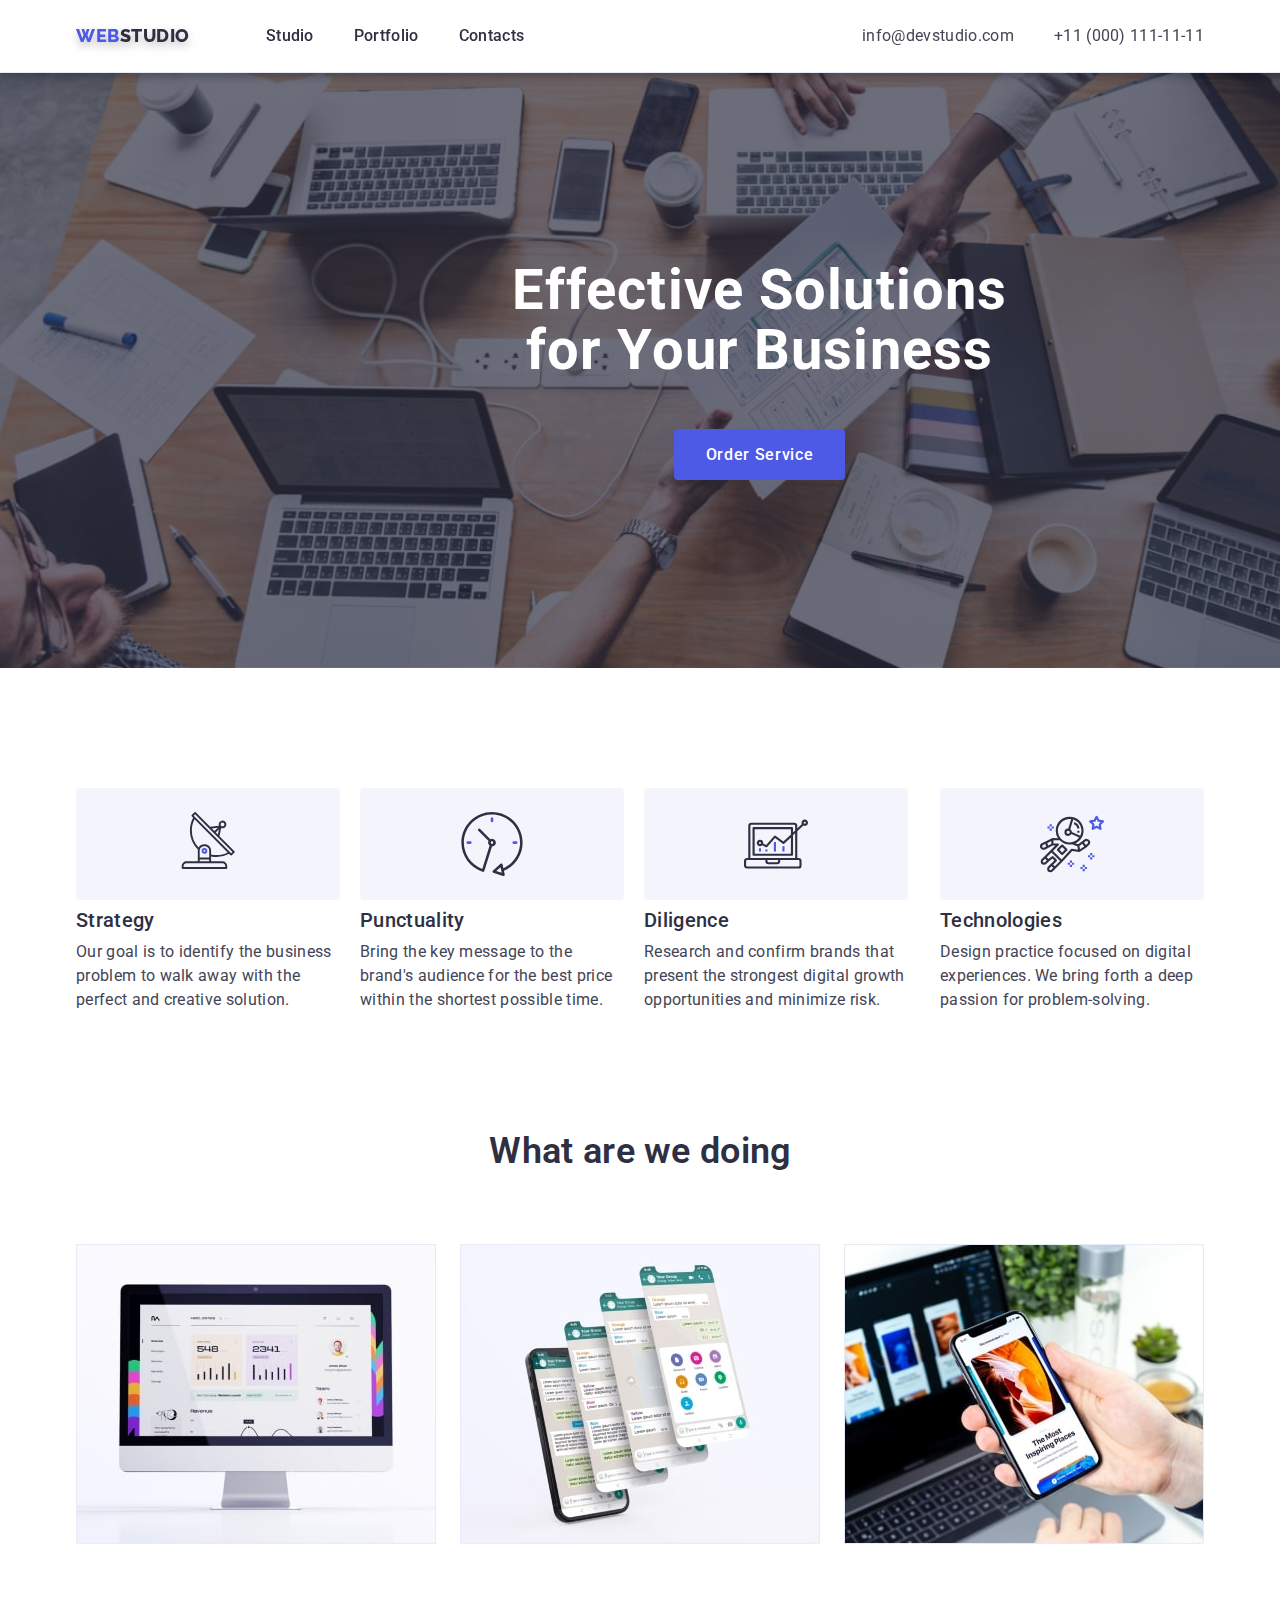
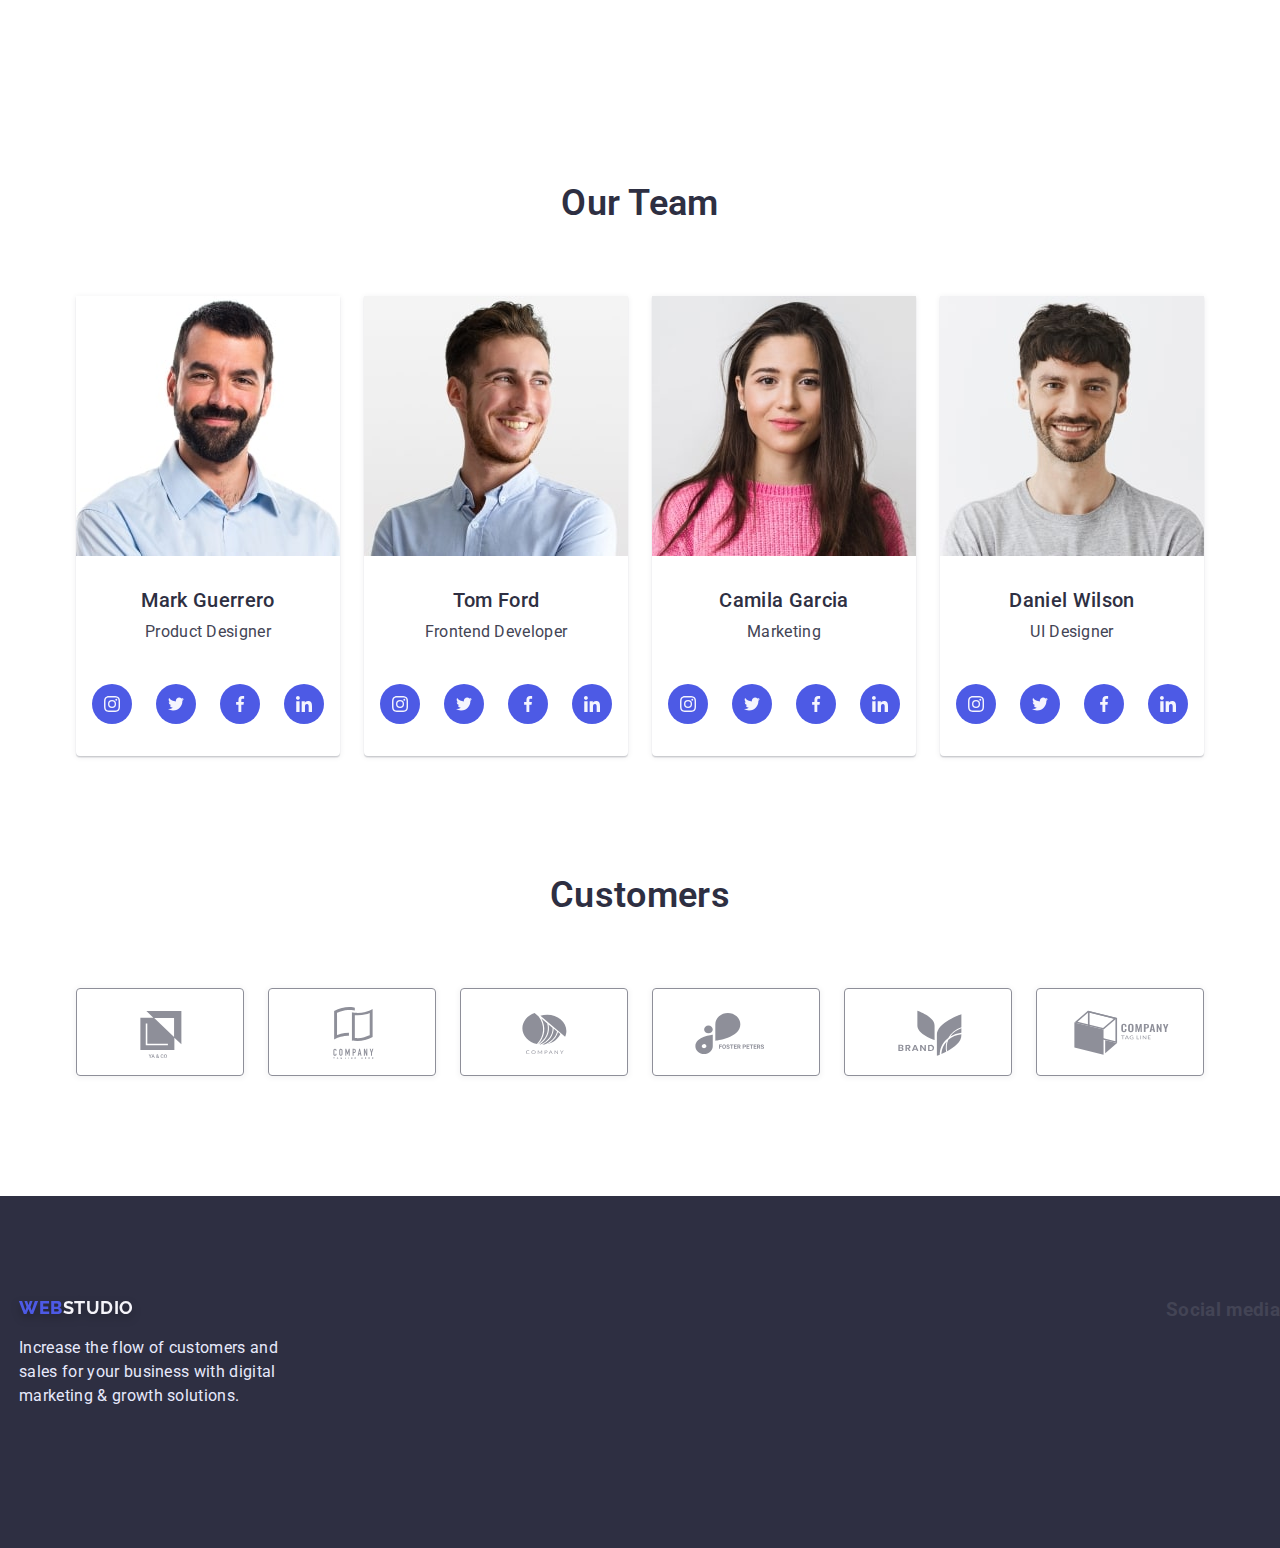
==== index.html @ 58f658c4 "Initial commit" ====
<!DOCTYPE html>
<html lang="en">
  <head>
    <meta charset="UTF-8" />
    <meta http-equiv="X-UA-Compatible" content="IE=edge" />
    <meta name="viewport" content="width=, initial-scale=1.0" />
    <link rel="stylesheet" href="./css/modern-normalize.css" />
    <link rel="stylesheet" href="./css/styles.css" />
    <link rel="preconnect" href="https://fonts.googleapis.com" />
    <link rel="preconnect" href="https://fonts.gstatic.com" crossorigin />
    <link
      href="https://fonts.googleapis.com/css2?family=Raleway:wght@800&family=Roboto:wght@400;500;700;900&display=swap"
      rel="stylesheet"
    />

    <title>Studio</title>
  </head>
  <body class="site-body">
    <!--header-->
    <header class="header">
      <div class="container header-container">
        <nav class="heder-navigation">
          <div class="logo-link">
            <a class="logo link" href="./index.html">
              web <span class="heder-logo">studio</span>
            </a>
          </div>
          <ul class="heder-list list">
            <li class="heder-item">
              <a class="hader-link link" href="./index.html">Studio</a>
            </li>
            <li class="heder-item">
              <a class="hader-link link" href="./portfolio.html">Portfolio</a>
            </li>
            <li class="heder-item">
              <a class="hader-link link" href="./index.html">Contacts</a>
            </li>
          </ul>
        </nav>
        <ul class="contacts list">
          <li>
            <a class="heder-contacts-link link" href="mailto:info@devstudio.com"
              >info@devstudio.com</a
            >
          </li>

          <li class="heder-contacts link">
            <a class="heder-contacts-link link tel" href="tel:+110001111111">+11 (000) 111-11-11</a>
          </li>
        </ul>
      </div>
    </header>

    <main class="main">
      <!--Dark-bg-->
      <section class="hero">
        <div class="container">
          <h1 class="hero-title">Effective Solutions for Your Business</h1>
          <!--Button -->
          <button class="hero-btn btn" type="button">Order Service</button>
        </div>
      </section>

      <!--section 1 Key team skills-->

      <section class="advantages-content">
        <div class="container">
          <h2 class="visually-hidden">Key team skills webstudio</h2>
          <ul class="advantages-list list">
            <li class="advantages-item">
              <div class="advantages-item-icon">
                <svg width="64px" height="64px">
                  <use href="./images/icons.svg#icon-antenna1"></use>
                </svg>
              </div>
              <h3 class="advantages-title title-h3">Strategy</h3>
              <p class="advantages-text">
                Our goal is to identify the business problem to walk away with the perfect and
                creative solution.
              </p>
            </li>
            <li class="advantages-item">
              <div class="advantages-item-icon">
                <svg width="64px" height="64px">
                  <use href="./images/icons.svg#icon-clock1"></use>
                </svg>
              </div>
              <h3 class="advantages-title title-h3">Punctuality</h3>
              <p class="advantages-text">
                Bring the key message to the brand's audience for the best price within the shortest
                possible time.
              </p>
            </li>
            <li class="advantages-item">
              <div class="advantages-item-icon">
                <svg width="64px" height="64px">
                  <use href="./images/icons.svg#icon-diagram1"></use>
                </svg>
              </div>
              <h3 class="advantages-title title-h3">Diligence</h3>
              <p class="advantages-text">
                Research and confirm brands that present the strongest digital growth opportunities
                and minimize risk.
              </p>
            </li>
            <li class="advantages-item">
              <div class="advantages-item-icon">
                <svg width="64px" height="64px">
                  <use href="./images/icons.svg#icon-astronaut1"></use>
                </svg>
              </div>
              <h3 class="advantages-title title-h3">Technologies</h3>
              <p class="advantages-text">
                Design practice focused on digital experiences. We bring forth a deep passion for
                problem-solving.
              </p>
            </li>
          </ul>
        </div>
      </section>
      <!--section 4 What are we doing-->
      <section class="work-content">
        <div class="container">
          <h2 class="title-h2">What are we doing</h2>
          <ul class="work-list list">
            <li class="work-list-item">
              <img src="./images/comp.jpg" alt="computer apple" width="360" height="300" />
            </li>
            <li class="work-list-item">
              <img src="./images/tel.jpg" alt="phone shows pages" width="360" height="300" />
            </li>
            <li class="work-list-item">
              <img src="./images/tel-comp.jpg" alt="phone and computer" width="360" height="300" />
            </li>
          </ul>
        </div>
      </section>
      <!-- section 3 Our Team-->
      <section class="team-content">
        <div class="container">
          <h2 class="title-h2">Our Team</h2>
          <ul class="team-list list">
            <li class="team-list-item">
              <img src="./images/PrDes.jpg" alt="guy brunette bearded" width="264" height="260" />
              <div class="item-text">
                <h3 class="title-h3">Mark Guerrero</h3>
                <p class="team-text">Product Designer</p>
              </div>
              <ul class="soc-list list">
                <li class="soc-item">
                  <a class="soc-item-link" href="">
                    <svg class="soc-item-icon" width="16" height="16">
                      <use href="./images/icons.svg#icon-instagram1"></use>
                    </svg>
                  </a>
                </li>
                <li class="soc-item">
                  <a class="soc-item-link" href=""
                    ><svg class="soc-item-icon" width="16" height="16">
                      <use href="./images/icons.svg#icon-twitter1"></use>
                    </svg>
                  </a>
                </li>
                <li class="soc-item">
                  <a class="soc-item-link" href="">
                    <svg class="soc-item-icon" width="16" height="16">
                      <use href="./images/icons.svg#icon-facebook1"></use>
                    </svg>
                  </a>
                </li>
                <li class="soc-item">
                  <a class="soc-item-link" href=""
                    ><svg class="soc-item-icon" width="16" height="16">
                      <use href="./images/icons.svg#icon-linkedin1"></use>
                    </svg>
                  </a>
                </li>
              </ul>
            </li>
            <li class="team-list-item">
              <img src="./images/Frontend.jpg" alt="blond guy" width="264" height="260" />
              <div class="item-text">
                <h3 class="title-h3">Tom Ford</h3>
                <p class="team-text">Frontend Developer</p>
              </div>
               <ul class="soc-list list">
                <li class="soc-item">
                  <a class="soc-item-link" href="">
                    <svg class="soc-item-icon" width="16" height="16">
                      <use href="./images/icons.svg#icon-instagram1"></use>
                    </svg>
                  </a>
                </li>
                <li class="soc-item">
                  <a class="soc-item-link" href=""
                    ><svg class="soc-item-icon" width="16" height="16">
                      <use href="./images/icons.svg#icon-twitter1"></use>
                    </svg>
                  </a>
                </li>
                <li class="soc-item">
                  <a class="soc-item-link" href="">
                    <svg class="soc-item-icon" width="16" height="16">
                      <use href="./images/icons.svg#icon-facebook1"></use>
                    </svg>
                  </a>
                </li>
                <li class="soc-item">
                  <a class="soc-item-link" href=""
                    ><svg class="soc-item-icon" width="16" height="16">
                      <use href="./images/icons.svg#icon-linkedin1"></use>
                    </svg>
                  </a>
                </li>
              </ul>
            </li>
            <li class="team-list-item">
              <img
                src="./images/Marketing.jpg"
                alt="girl with long hair in a pink sweater"
                width="264"
                height="260"
              />
              <div class="item-text">
                <h3 class="title-h3">Camila Garcia</h3>
                <p class="team-text">Marketing</p>
              </div>
               <ul class="soc-list list">
                <li class="soc-item">
                  <a class="soc-item-link" href="">
                    <svg class="soc-item-icon" width="16" height="16">
                      <use href="./images/icons.svg#icon-instagram1"></use>
                    </svg>
                  </a>
                </li>
                <li class="soc-item">
                  <a class="soc-item-link" href=""
                    ><svg class="soc-item-icon" width="16" height="16">
                      <use href="./images/icons.svg#icon-twitter1"></use>
                    </svg>
                  </a>
                </li>
                <li class="soc-item">
                  <a class="soc-item-link" href="">
                    <svg class="soc-item-icon" width="16" height="16">
                      <use href="./images/icons.svg#icon-facebook1"></use>
                    </svg>
                  </a>
                </li>
                <li class="soc-item">
                  <a class="soc-item-link" href=""
                    ><svg class="soc-item-icon" width="16" height="16">
                      <use href="./images/icons.svg#icon-linkedin1"></use>
                    </svg>
                  </a>
                </li>
              </ul>
            </li>
            <li class="team-list-item">
              <img
                src="./images/UIDes.jpg"
                alt="curly-haired boy smiling"
                width="264"
                height="260"
              />
              <div class="item-text">
                <h3 class="team-title title-h3">Daniel Wilson</h3>
                <p class="team-text">UI Designer</p>
              </div>
               <ul class="soc-list list">
                <li class="soc-item">
                  <a class="soc-item-link" href="">
                    <svg class="soc-item-icon" width="16" height="16">
                      <use href="./images/icons.svg#icon-instagram1"></use>
                    </svg>
                  </a>
                </li>
                <li class="soc-item">
                  <a class="soc-item-link" href=""
                    ><svg class="soc-item-icon" width="16" height="16">
                      <use href="./images/icons.svg#icon-twitter1"></use>
                    </svg>
                  </a>
                </li>
                <li class="soc-item">
                  <a class="soc-item-link" href="">
                    <svg class="soc-item-icon" width="16" height="16">
                      <use href="./images/icons.svg#icon-facebook1"></use>
                    </svg>
                  </a>
                </li>
                <li class="soc-item">
                  <a class="soc-item-link" href=""
                    ><svg class="soc-item-icon" width="16" height="16">
                      <use href="./images/icons.svg#icon-linkedin1"></use>
                    </svg>
                  </a>
                </li>
              </ul>
            </li>
          </ul>
        </div>
      </section>
      <section class="customers-content">
        <div class="conteiner">
        <h2 class="title-h2">Customers</h2>
        <ul class="customers-list list">
          <li class="customers-list-item">
            <a class="customers-link link" href="" >
              <svg class="customers-icon" width="104" height="56">
                <use href="./images/icons.svg#icon-Logo-1"></use>
              </svg>
            </a>
          </li>
          <li class="customers-list-item">
            <a class="customers-link link" href="" >
              <svg class="customers-icon" width="104" height="56">
                <use href="./images/icons.svg#icon-Logo-2"></use>
              </svg>
            </a>
          </li>
         <li class="customers-list-item">
            <a class="customers-link link" href="" >
              <svg class="customers-icon" width="104" height="56">
                <use href="./images/icons.svg#icon-Logo-3"></use>
              </svg>
            </a>
          </li>
          <li class="customers-list-item">
            <a class="customers-link link" href="" >
              <svg class="customers-icon" width="104" height="56">
                <use href="./images/icons.svg#icon-Logo-4"></use>
              </svg>
            </a>
          </li>
          <li class="customers-list-item">
            <a class="customers-link link" href="" >
              <svg class="customers-icon" width="104" height="56">
                <use href="./images/icons.svg#icon-Logo-5"></use>
              </svg>
            </a>
          </li>
          <li class="customers-list-item">
            <a class="customers-link link" href="" >
              <svg class="customers-icon" width="104" height="56">
                <use href="./images/icons.svg#icon-Logo-6"></use>
              </svg>
            </a>
          </li>
        </ul>
      </section>
    </main>
    <!--footer-->
    <footer class="footer">
      <div class="container">
        <div class="logo-link">
          <a class="logo link" href="./index.html"> Web <span class="footer-logo">Studio</span> </a>
        </div>
        <p class="footer-text">
          Increase the flow of customers and sales for your business with digital marketing & growth
          solutions.
        </p>
      </div>
      <div class="foot-soc">
            <h3 class="footer_tit2">Social media</h3>
            <ul class="foot-soc-list list">
                  <li class="foot-soc-item">
                    <a class="foot-soc-item-link" href="">
                      <svg class="foot-soc-item-icon" width="24" height="24">
                        <use href="./img/icons.svg#icon-instagram"></use>
                      </svg>
                    </a>
                  </li>
                  <li class="foot-soc-item">
                    <a class="foot-soc-item-link" href=""
                      ><svg class="foot-soc-item-icon" width="24" height="24">
                        <use href="./img/icons.svg#icon-twitter"></use></svg>
                    </a>
                  </li>
                  <li class="foot-soc-item">
                    <a class="foot-soc-item-link" href=""
                      ><svg class="foot-soc-item-icon" width="24" height="24">
                        <use href="./img/icons.svg#icon-facebook"></use></svg>
                    </a>
                  </li>
                  <li class="foot-soc-item">
                    <a class="foot-soc-item-link" href=""
                      ><svg class="foot-soc-item-icon" width="24" height="24">
                        <use href="./img/icons.svg#icon-linkedin"></use></svg>
                    </a>
                  </li>
                </ul>
          </div>
    </footer>
  </body>
</html>
---- css/styles.css ----
:root {
    /*--title-color: #212121;*/
    --text-color: #2E2F42;
    --secondary-text-color: #434455;
    --accent-brand: #4D5AE5;
    --accent-active: #404BBF;
    --heder-logo: #000000;
    --site-background-color: #ffffff;
    --header-background-color: #ffffff;
    --hero-footer-bckround-color: #2E2F42;
    --hero-btn-text-color: #ffffff;
    --team-background-color: #F4F4FD;
    --filter-btn-background-color: #F4F4FD;
    --filter-btn-text-color: #ffffff;
    --footer-logo: #f5f4fa;}


*,
*::before,
*::after {
    box-sizing: border-box;}
 
h1, 
h2, 
h3, 
ul,
p {
    margin: 0 ;
    padding: 0 ;
}

ul {
   padding-left: 0;
}
img {
    display: block;
}


body {
    font-family: "Roboto", sans-serif;
    font-weight: 400;
    font-size: 16px;
    line-height: 1.5;
    letter-spacing: 0.02em;
    color: var(--secondary-text-color);
}
.main {
    background-color: var(--site-background-color);   
}

/* ------HEADER-----------*/
.container {
    width: 1158px;
    margin: 0 auto;
    padding-left: 15px;
    padding-right: 15px;
}

.header{
background-color: var(--header-background-color);
border-bottom: 1px solid #E7E9FC;
filter: drop-shadow(0px 4px 4px rgba(0, 0, 0, 0.25));
padding-top: 24px;
padding-bottom: 24px;
display: block;

}

.heder-navigation {
    display: flex;
    margin-right: auto;
    align-items: center;
}

.header-container {
   display: flex;
   
} 
.logo-link {
    display: flex;
    margin-right: auto;
    align-items: center;
    filter: drop-shadow(0px 4px 4px rgba(0, 0, 0, 0.25));
}
.heder-logo {
    font-family: "Raleway";
    font-weight: 800;
    font-size: 18px;
    line-height: 1.33;
    letter-spacing: 0.03em;
    color: var(--text-color);
    text-transform: uppercase;
    display: flex; 
}

.logo {
    font-family: "Raleway";
    font-weight: 800;
    font-size: 18px;
    line-height: 1.33;
    letter-spacing: 0.03em;
    color: var(--accent-brand);
    text-transform: uppercase;  
    display: flex;
    margin-right: 76px;
    
}


.heder-list {
    display: flex;
    gap: 40px;
    margin: 0;
}

.list {
    list-style: none;
}

.hader-link {
    font-weight: 500;
    font-size: 16px;
    line-height: 1.5;
    letter-spacing: 0.02em;
    color: var(--text-color);
}

.link {
    text-decoration: none;
    
}

.link:hover, 
.link:focus {
    color: var(--accent-active);
}

.contacts {
    display: flex ;
    align-items: center;
}

.heder-contacts-link {
    font-weight: 400;
    font-size: 16px;
    line-height: 1.5;
    letter-spacing: 0.02em;
    color: var(--secondary-text-color);
}
.tel {
  margin-left: 40px;
}

/*-------HERO----------*/

.hero {
    width: 1519px;
    background-image: linear-gradient(rgba(46, 47, 66, 0.7), rgba(46, 47, 66, 0.7)), url(../images/people-office.jpg);
    margin-left: auto;
    margin-right: auto;
    background-position: center;
    background-size: 100%;
    background-repeat: no-repeat;
    padding-top: 188px;
    padding-bottom: 188px;
}

.hero-title {
    font-weight: 700;
    font-size: 56px;
    line-height: 1.07;
    text-align: center;
    letter-spacing: 0.02em;
    margin-left: auto;
    margin-right: auto;
    margin-bottom: 48px;
    width: 496px;
    color: var(--filter-btn-text-color); 
}
    

.btn {
    cursor: pointer;
    border: none;
    font-family: inherit;  
    border-radius: 4px;
}
.hero-btn {
    font-weight: 500;
    font-size: 16px;
    line-height: 1.19;
    align-items: center;
    letter-spacing: 0.04em;
    color: var(--hero-btn-text-color);
    background-color: var(--accent-brand);
    margin-left: auto;
    margin-right: auto;
    display: flex;
    padding: 16px 32px;
}
.hero-btn:hover,
.hero-btn:focus {
background: var(--accent-active);
box-shadow: 0px 4px 4px rgba(0, 0, 0, 0.15);
}


/*----------advantages-------- */

.visually-hidden {
    position: absolute;
    white-space: nowrap;
    width: 1px;
    height: 1px;
    overflow: hidden;
    border: 0;
    padding: 0;
    clip: rect(0 0 0 0);
    clip-path: inset(50%);
    margin: -1px;
}
.advantages-content {
    padding-top: 120px;
    padding-bottom: 120px;
}

.advantages-list {
    display: flex;
    padding: auto;
    gap: 20px;
}
.advantages-item-icon {
    width: 264px;
    height: 112px;
    background-color: var(--team-background-color);
    display: flex;
    align-items: center;
    justify-content: center;
    border-radius: 4px;
    margin-bottom: 8px;
}

.title-h3 {
    font-weight: 500;
    font-size: 20px;
    line-height: 24px;
    color: var(--text-color);
    margin-bottom: 8px;
}

.title-h2 {
    font-weight: 600;
    font-size: 36px;
    line-height: 1.11;
    color: var(--text-color);
    text-align: center;
    margin-bottom: 72px;
}
.work-content {
    padding-top: 0;
    padding-bottom:  120px;
}

.work-list {
    display: flex;
    flex-wrap: wrap;
    justify-content: center;
    column-gap: 24px;
    row-gap: 48px;
}
.work-list-item {
    
}
/*----------team-------------*/
.team {
    background-color: var(--team-background-color);
}

.team-content {
    padding-top: 120px;
    padding-bottom: 120px;
}

.team-list {
    display: flex;
    gap: 20px;
    flex-wrap: wrap;
    justify-content: center;
    column-gap: 24px;
    row-gap: 48px;
}

.team-list-item {
    display: block;
    background-color: var(--site-background-color);
    box-shadow: 0px 1px 6px rgba(46, 47, 66, 0.08), 
    0px 1px 1px rgba(46, 47, 66, 0.16),
     0px 2px 1px rgba(46, 47, 66, 0.08);
    border-radius: 0px 0px 4px 4px;
}

.item-text {
   text-align: center;
    letter-spacing: 0.02em;
    color: var(--secondary-text-color);
    padding-top: 32px;
    padding-bottom: 32px;
}
.soc-list {
    display: flex;
    width: 232px;
    margin-left: auto;
    margin-right: auto;
    margin-top: 8px;
    margin-bottom: 32px;
    justify-content: center;
    gap: 24px;
}
.soc-item {
    width: 40px;
    height: 40px;
}
.soc-item-link {
    width: 100%;
    height: 100%;
    background-color: var(--accent-brand);
    border-radius: 50%;
    display: flex;
    align-items: center;
    justify-content: center;
}
.soc-item-link:hover,
.soc-item-link:focus {
    background-color: var(--accent-active)
}
/* --------------customers-------------*/
.customers-content
{
    padding-bottom: 120px;
}
.customers-list {
    display: flex;
    justify-content: center;
    gap: 24px;
}
.customers-list-item {
    box-shadow: 0px 1px 6px rgb(46 47 66 / 8%);
    width: 168px;
    height: 88px;
}

.customers-link {
    border: 1px solid #8E8F99;
    border-radius: 4px;
    width: 100%;
    height: 100%;
    display: flex;
    align-items: center;
    justify-content: center;
   
}  
.customers-icon {
    fill: #8E8F99;
 } 


.customers-link:hover,
.customers-link:active,
.customers-link:focus,
.customers-icon:hover 
.customers-icon:active,
.customers-icon:focus
{
    fill: var(--accent-brand);
}




/* --------------footer-------------*/
.footer {
    background: var(--hero-footer-bckround-color);
    padding-top: 100px;
    padding-bottom: 100px;
    display: flex;
}
.footer-logo {
    font-family: 'Raleway';
    font-weight: 700;
    font-size: 18px;
    line-height: 1.33;
    letter-spacing: 0.03em;
    color: var(--footer-logo);
    text-transform: uppercase;
    display: flex;
    margin-bottom: 16px;
}

.footer-text{
   color: #E7E9FC;
   width: 264px;
  
}

/*---------Portfolio---------*/
.filter {
    display: flex;
    margin: 0 auto;
    flex-wrap: wrap;
    justify-content: center;
    column-gap: 24px;
    margin-bottom: 72px;
}

/*-------filter buttons-----*/

.filter-btn {
    font-weight: 500;
    font-size: 16px;
    line-height: 1.5;
    align-items: center;
    text-align: center;
    letter-spacing: 0.04em;
    color: var(--accent-brand);
    background-color: var(--filter-btn-background-color);
    padding: 12px 24px;
    gap: 24px;
    border: 1px solid #E7E9FC;
}

.filter-btn:hover,
.filter-btn:focus {
    background-color: var(--accent-brand);
    color: var(--filter-btn-text-color);
    border: 0;
    box-shadow: 0px 3px 1px rgba(0, 0, 0, 0.1), 
    0px 2px 1px rgba(0, 0, 0, 0.08), 0px 2px 2px rgba(0, 0, 0, 0.12);
}

.portfolio {
padding-top: 96px;
padding-bottom: 120px;
}

.portfolio-list {
    display: flex;
    flex-wrap: wrap;
    justify-content: center;
    column-gap: 24px;
    row-gap: 48px;
}

.portfolio-list-item {
    display: block;
    background-color: var(--site-background-color);
    width: 360px;
    border: 1px solid #E7E9FC;
    border-radius: 0px 0px 4px 4px;
    
}
.portfolio-list-item:hover,
.portfolio-list-item:focus {
    border: 0.5px solid #F4F4FD;
     box-shadow: 0px 1px 6px rgba(46, 47, 66, 0.08), 
        0px 1px 1px rgba(46, 47, 66, 0.16), 
        0px 2px 1px rgba(46, 47, 66, 0.08);
        
}

.portfolio-item-title {
    padding-top: 32px;
    padding-bottom: 32px;
    padding-left: 18px;
}
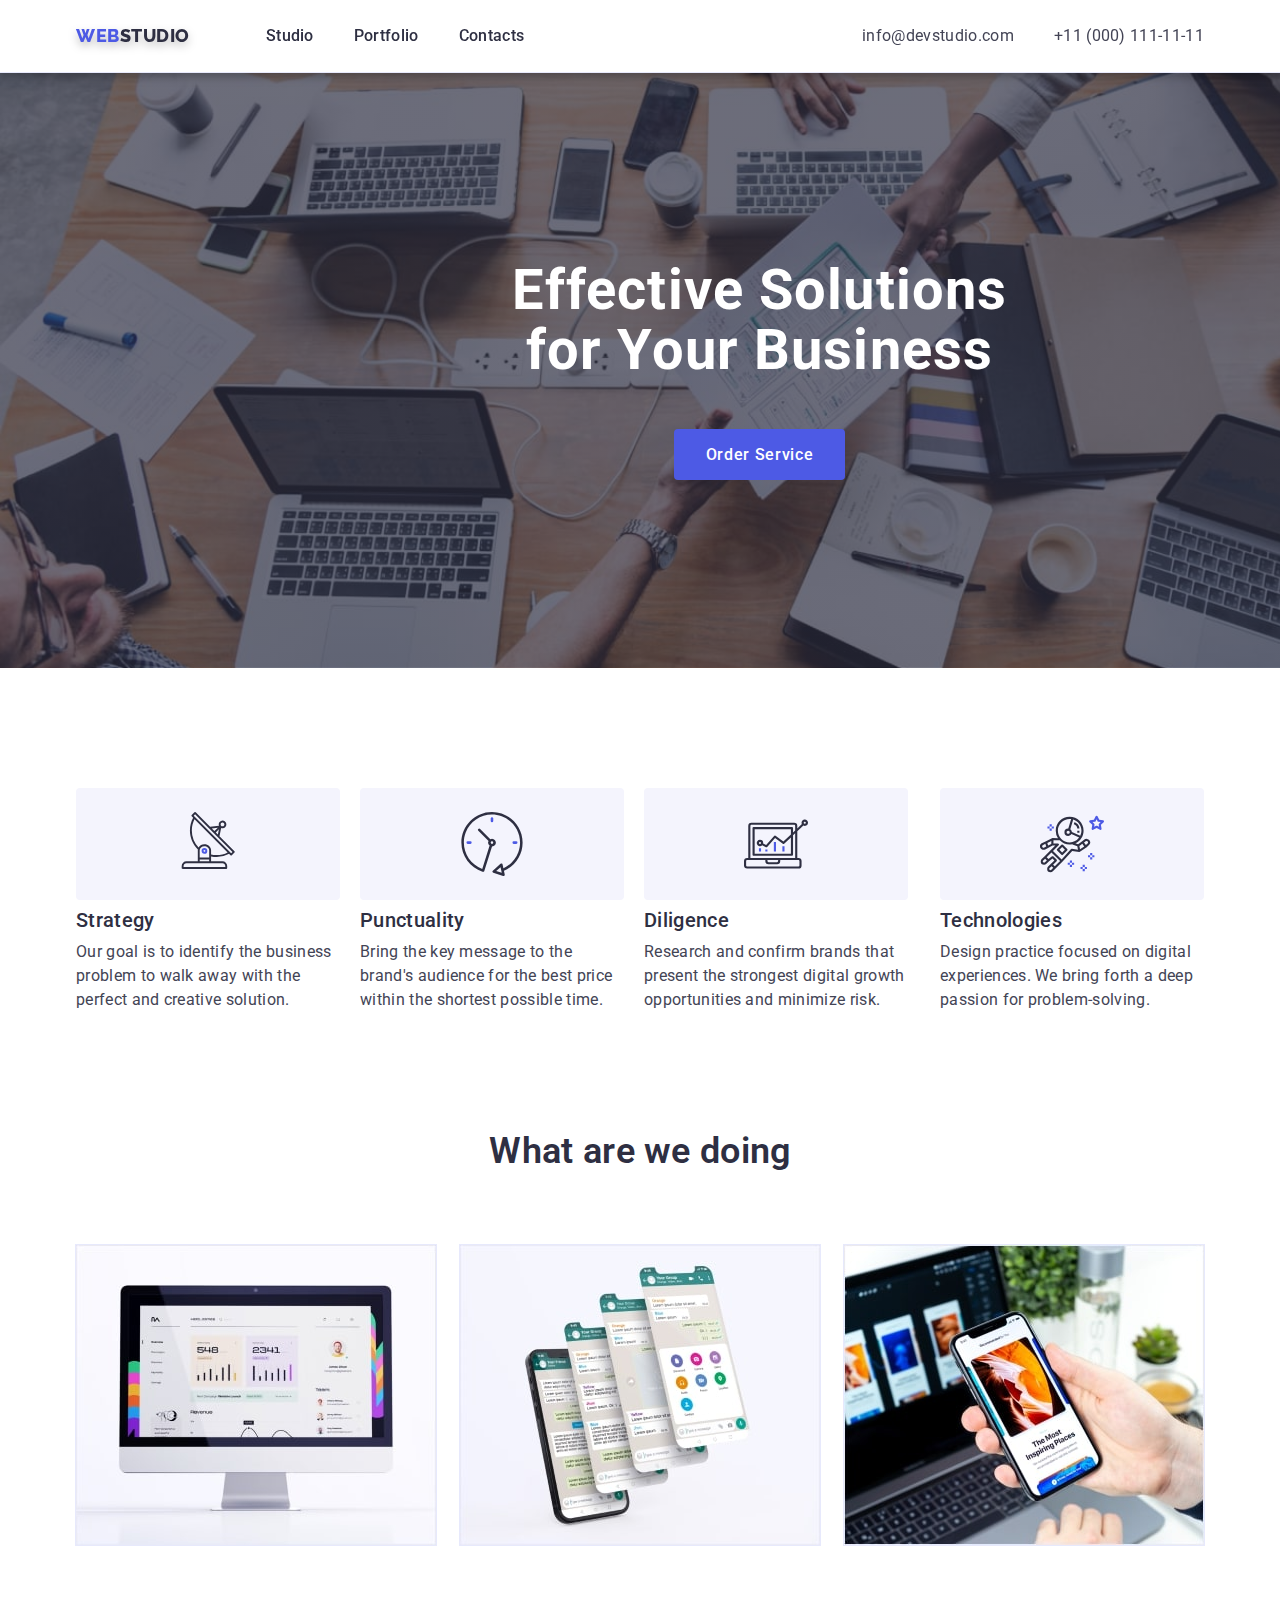
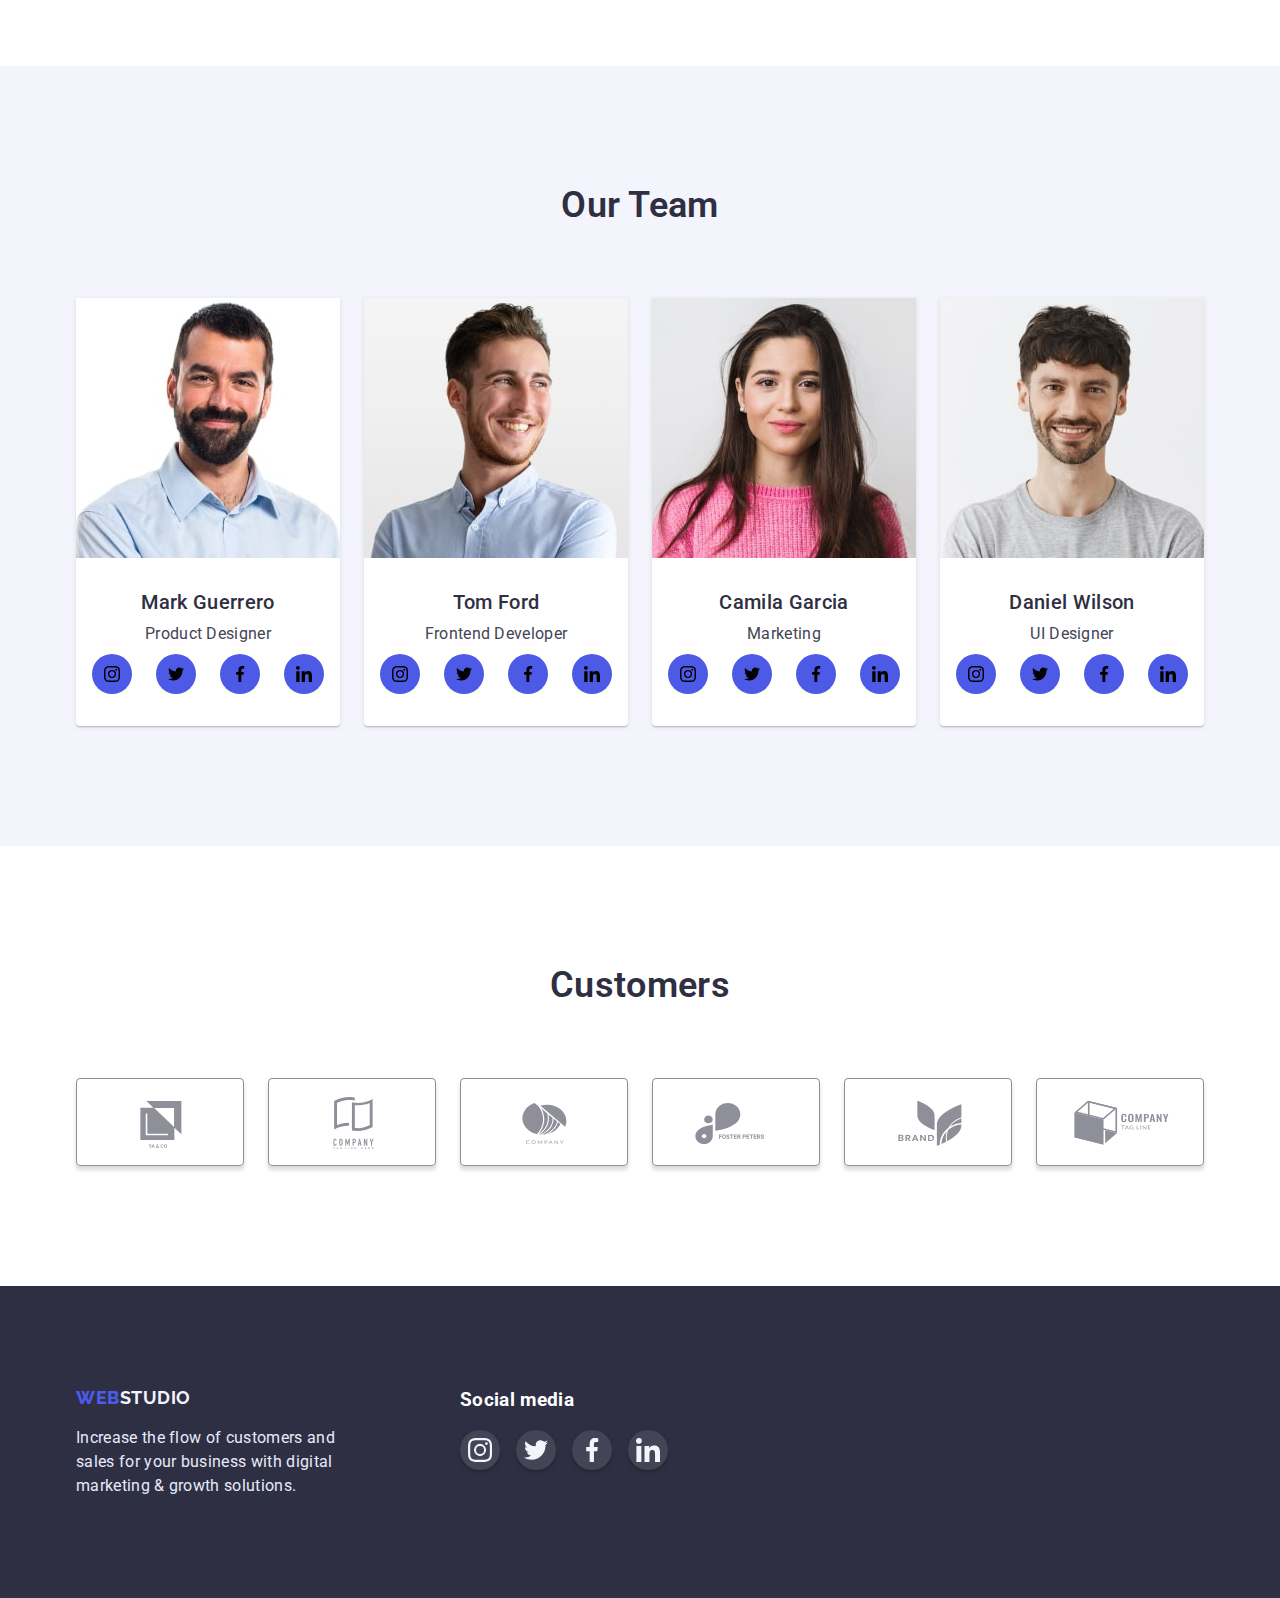
==== commit 52ec527d: "HW-4-End" ====
--- a/index.html
+++ b/index.html
@@ -22,7 +22,7 @@
         <nav class="heder-navigation">
           <div class="logo-link">
             <a class="logo link" href="./index.html">
-              web <span class="heder-logo">studio</span>
+              web <span class="heder-logo-studio">studio</span>
             </a>
           </div>
           <ul class="heder-list list">
@@ -352,45 +352,45 @@
     </main>
     <!--footer-->
     <footer class="footer">
-      <div class="container">
-        <div class="logo-link">
-          <a class="logo link" href="./index.html"> Web <span class="footer-logo">Studio</span> </a>
-        </div>
+      <div class="container footer-logo-soc">
+        <div>
+          <a class="logo link" href="./index.html"> Web <span class="footer-logo-studio">Studio</span> </a>
         <p class="footer-text">
           Increase the flow of customers and sales for your business with digital marketing & growth
           solutions.
         </p>
       </div>
-      <div class="foot-soc">
-            <h3 class="footer_tit2">Social media</h3>
-            <ul class="foot-soc-list list">
-                  <li class="foot-soc-item">
-                    <a class="foot-soc-item-link" href="">
-                      <svg class="foot-soc-item-icon" width="24" height="24">
-                        <use href="./img/icons.svg#icon-instagram"></use>
+      <div class="footer-soc">
+            <h3 class="footer_soc_title">Social media</h3>
+            <ul class="footer-soc-list list">
+                  <li class="footer-soc-item">
+                    <a class="footer-soc-item-link" href="">
+                      <svg class="footer-soc-item-icon" width="24" height="24">
+                        <use href="./images/icons.svg#icon-instagram1"></use>
                       </svg>
                     </a>
                   </li>
-                  <li class="foot-soc-item">
-                    <a class="foot-soc-item-link" href=""
-                      ><svg class="foot-soc-item-icon" width="24" height="24">
-                        <use href="./img/icons.svg#icon-twitter"></use></svg>
+                  <li class="footer-soc-item">
+                    <a class="footer-soc-item-link" href=""
+                      ><svg class="footer-soc-item-icon" width="24" height="24">
+                        <use href="./images/icons.svg#icon-twitter1"></use></svg>
                     </a>
                   </li>
-                  <li class="foot-soc-item">
-                    <a class="foot-soc-item-link" href=""
-                      ><svg class="foot-soc-item-icon" width="24" height="24">
-                        <use href="./img/icons.svg#icon-facebook"></use></svg>
+                  <li class="footer-soc-item">
+                    <a class="footer-soc-item-link" href=""
+                      ><svg class="footer-soc-item-icon" width="24" height="24">
+                        <use href="./images/icons.svg#icon-facebook1"></use></svg>
                     </a>
                   </li>
-                  <li class="foot-soc-item">
-                    <a class="foot-soc-item-link" href=""
-                      ><svg class="foot-soc-item-icon" width="24" height="24">
-                        <use href="./img/icons.svg#icon-linkedin"></use></svg>
+                  <li class="footer-soc-item">
+                    <a class="footer-soc-item-link" href=""
+                      ><svg class="footer-soc-item-icon" width="24" height="24">
+                        <use href="./images/icons.svg#icon-linkedin1"></use></svg>
                     </a>
                   </li>
                 </ul>
           </div>
+          </div>
     </footer>
   </body>
 </html>
--- a/css/styles.css
+++ b/css/styles.css
@@ -12,7 +12,8 @@
     --team-background-color: #F4F4FD;
     --filter-btn-background-color: #F4F4FD;
     --filter-btn-text-color: #ffffff;
-    --footer-logo: #f5f4fa;}
+    --footer-logo: #f5f4fa;
+}
 
 
 *,
@@ -82,8 +83,9 @@
     margin-right: auto;
     align-items: center;
     filter: drop-shadow(0px 4px 4px rgba(0, 0, 0, 0.25));
-}
-.heder-logo {
+    margin-right: 76px;
+}
+.heder-logo-studio {
     font-family: "Raleway";
     font-weight: 800;
     font-size: 18px;
@@ -103,8 +105,6 @@
     color: var(--accent-brand);
     text-transform: uppercase;  
     display: flex;
-    margin-right: 76px;
-    
 }
 
 
@@ -264,22 +264,22 @@
 
 .work-list {
     display: flex;
-    flex-wrap: wrap;
-    justify-content: center;
-    column-gap: 24px;
-    row-gap: 48px;
-}
+    justify-content: center;
+    gap: 22px;
+}
+
 .work-list-item {
-    
-}
+    border: 1px solid #E7E9FC;
+}
+
+
 /*----------team-------------*/
-.team {
-    background-color: var(--team-background-color);
-}
+
 
 .team-content {
     padding-top: 120px;
     padding-bottom: 120px;
+    background-color: var(--team-background-color);
 }
 
 .team-list {
@@ -305,103 +305,148 @@
     letter-spacing: 0.02em;
     color: var(--secondary-text-color);
     padding-top: 32px;
-    padding-bottom: 32px;
+    padding-bottom: 8px;
 }
 .soc-list {
     display: flex;
     width: 232px;
     margin-left: auto;
     margin-right: auto;
-    margin-top: 8px;
     margin-bottom: 32px;
     justify-content: center;
     gap: 24px;
 }
-.soc-item {
+
+.soc-item-link {
     width: 40px;
     height: 40px;
-}
-.soc-item-link {
-    width: 100%;
-    height: 100%;
     background-color: var(--accent-brand);
     border-radius: 50%;
     display: flex;
     align-items: center;
     justify-content: center;
 }
+
 .soc-item-link:hover,
 .soc-item-link:focus {
     background-color: var(--accent-active)
 }
+
+
 /* --------------customers-------------*/
-.customers-content
-{
+
+
+.customers-content{
     padding-bottom: 120px;
+    padding-top: 120px;
 }
 .customers-list {
     display: flex;
     justify-content: center;
     gap: 24px;
 }
-.customers-list-item {
-    box-shadow: 0px 1px 6px rgb(46 47 66 / 8%);
+
+
+.customers-link {
+    border-radius: 4px;
+    display: flex;
+    align-items: center;
+    justify-content: center;
     width: 168px;
     height: 88px;
-}
-
-.customers-link {
     border: 1px solid #8E8F99;
-    border-radius: 4px;
-    width: 100%;
-    height: 100%;
-    display: flex;
-    align-items: center;
-    justify-content: center;
-   
-}  
-.customers-icon {
+    box-shadow: 0px 4px 4px rgba(0, 0, 0, 0.15);
     fill: #8E8F99;
- } 
+}
 
 
 .customers-link:hover,
-.customers-link:active,
-.customers-link:focus,
-.customers-icon:hover 
-.customers-icon:active,
-.customers-icon:focus
-{
-    fill: var(--accent-brand);
-}
-
-
-
+.customers-link:focus {
+    border: 1px solid var(--accent-active);
+    fill: var(--accent-active);
+}
 
 /* --------------footer-------------*/
 .footer {
     background: var(--hero-footer-bckround-color);
     padding-top: 100px;
     padding-bottom: 100px;
-    display: flex;
-}
-.footer-logo {
+}
+
+.logo {
+font-family: "Raleway";
+font-weight: 800;
+font-size: 18px;
+line-height: 1.33;
+letter-spacing: 0.03em;
+color: var(--accent-brand);
+text-transform: uppercase;
+display: flex;
+}
+
+.footer-logo-studio {
     font-family: 'Raleway';
     font-weight: 700;
     font-size: 18px;
     line-height: 1.33;
     letter-spacing: 0.03em;
-    color: var(--footer-logo);
+    color: #F4F4FD;
     text-transform: uppercase;
-    display: flex;
-    margin-bottom: 16px;
+    display: flex;  
+}
+
+.footer-logo-soc {
+    display: flex;
+    gap: 120px;
 }
 
 .footer-text{
    color: #E7E9FC;
    width: 264px;
-  
-}
+   margin-top: 16px;
+}
+
+.footer-soc {
+    width: 208px;
+    height: 80px;
+}
+
+.footer-soc-list {
+    display: flex;
+    justify-content: center;
+    gap: 16px;
+}
+
+
+.footer_soc_title {
+    color: #ffffff;
+    margin-bottom: 16px;
+}
+
+.footer-soc-item-icon {
+    fill: #F4F4FD
+}
+
+.footer-soc-item-link {
+    box-shadow: 0 2px 4px rgba(0, 0, 0, 0.25);
+    background-color: rgba(255, 255, 255, 0.1);
+    width: 100%;
+    height: 100%;
+    border-radius: 50%;
+    display: flex;
+    align-items: center;
+    justify-content: center;
+    width: 40px;
+    height: 40px;
+}
+
+
+.footer-soc-item-link:hover,
+.footer-soc-item-link:focus {
+background-color: #31D0AA;
+}
+
+
 
 /*---------Portfolio---------*/
 .filter {
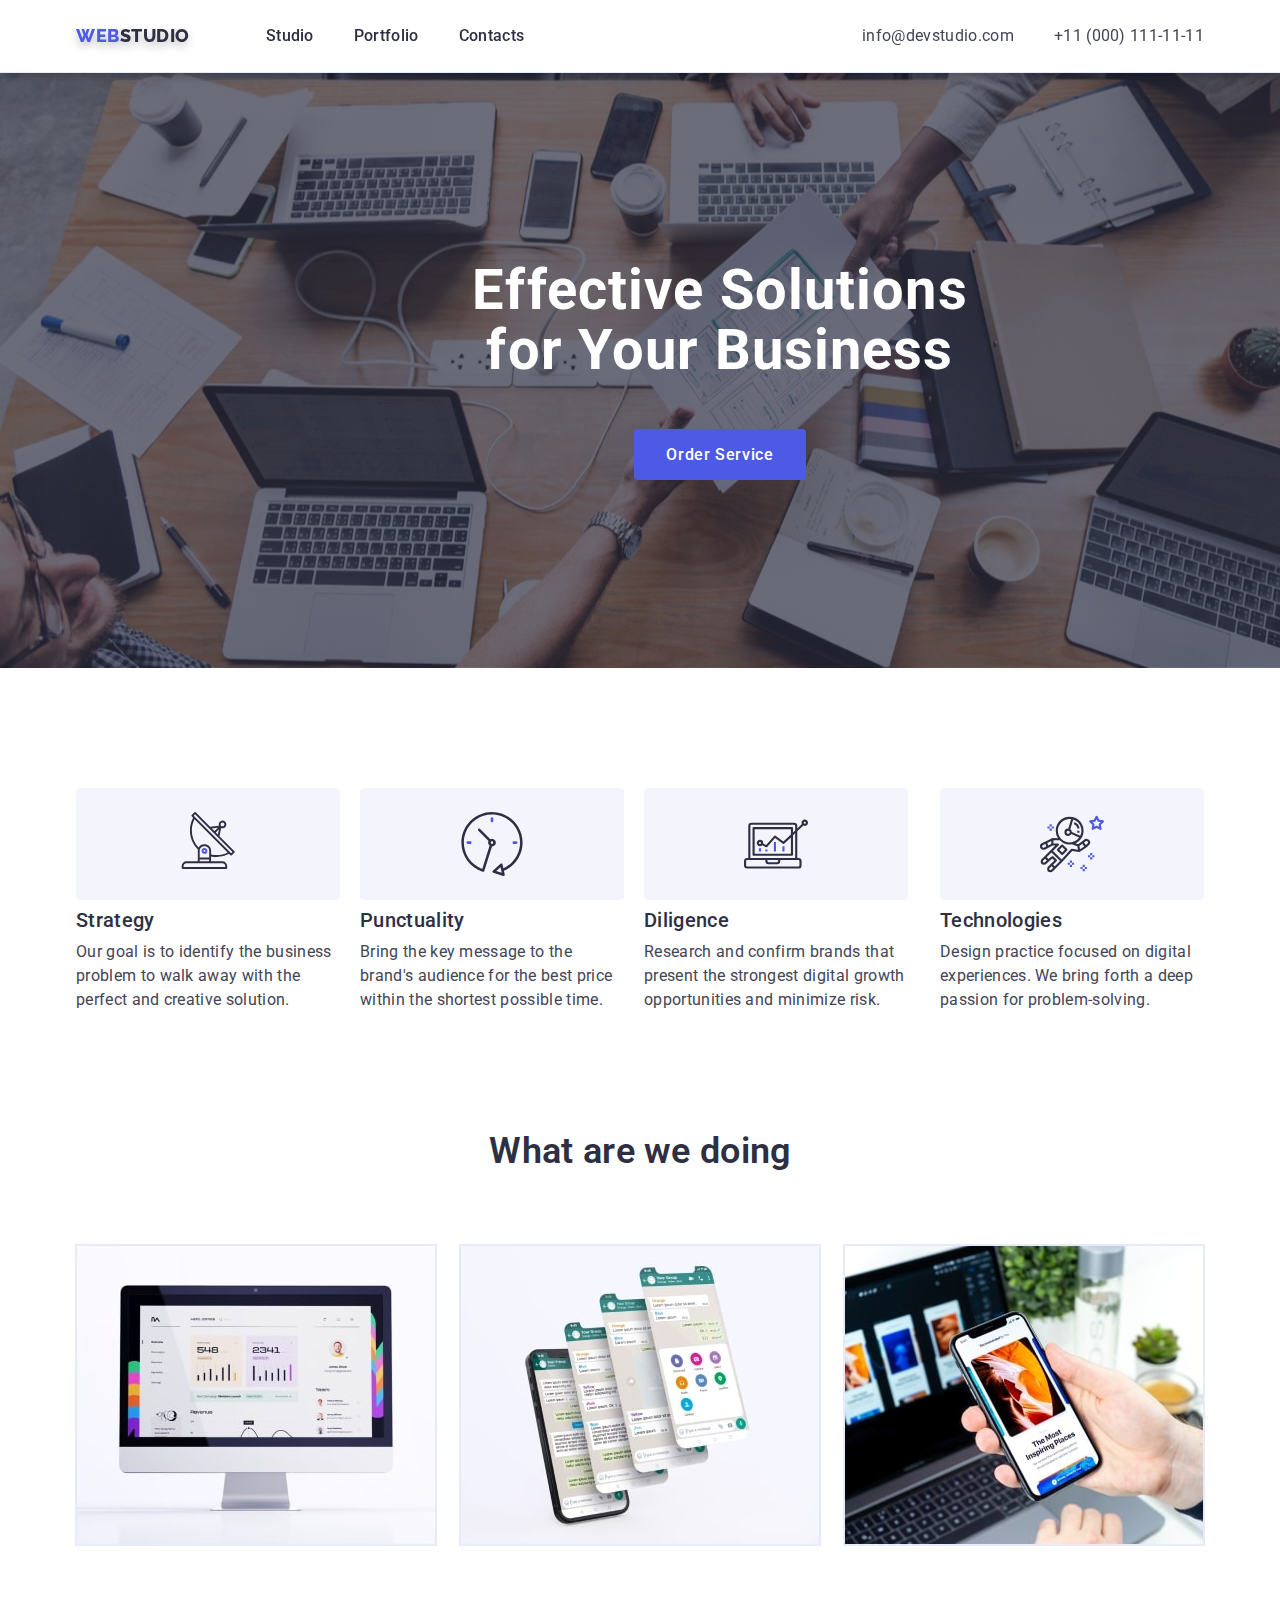
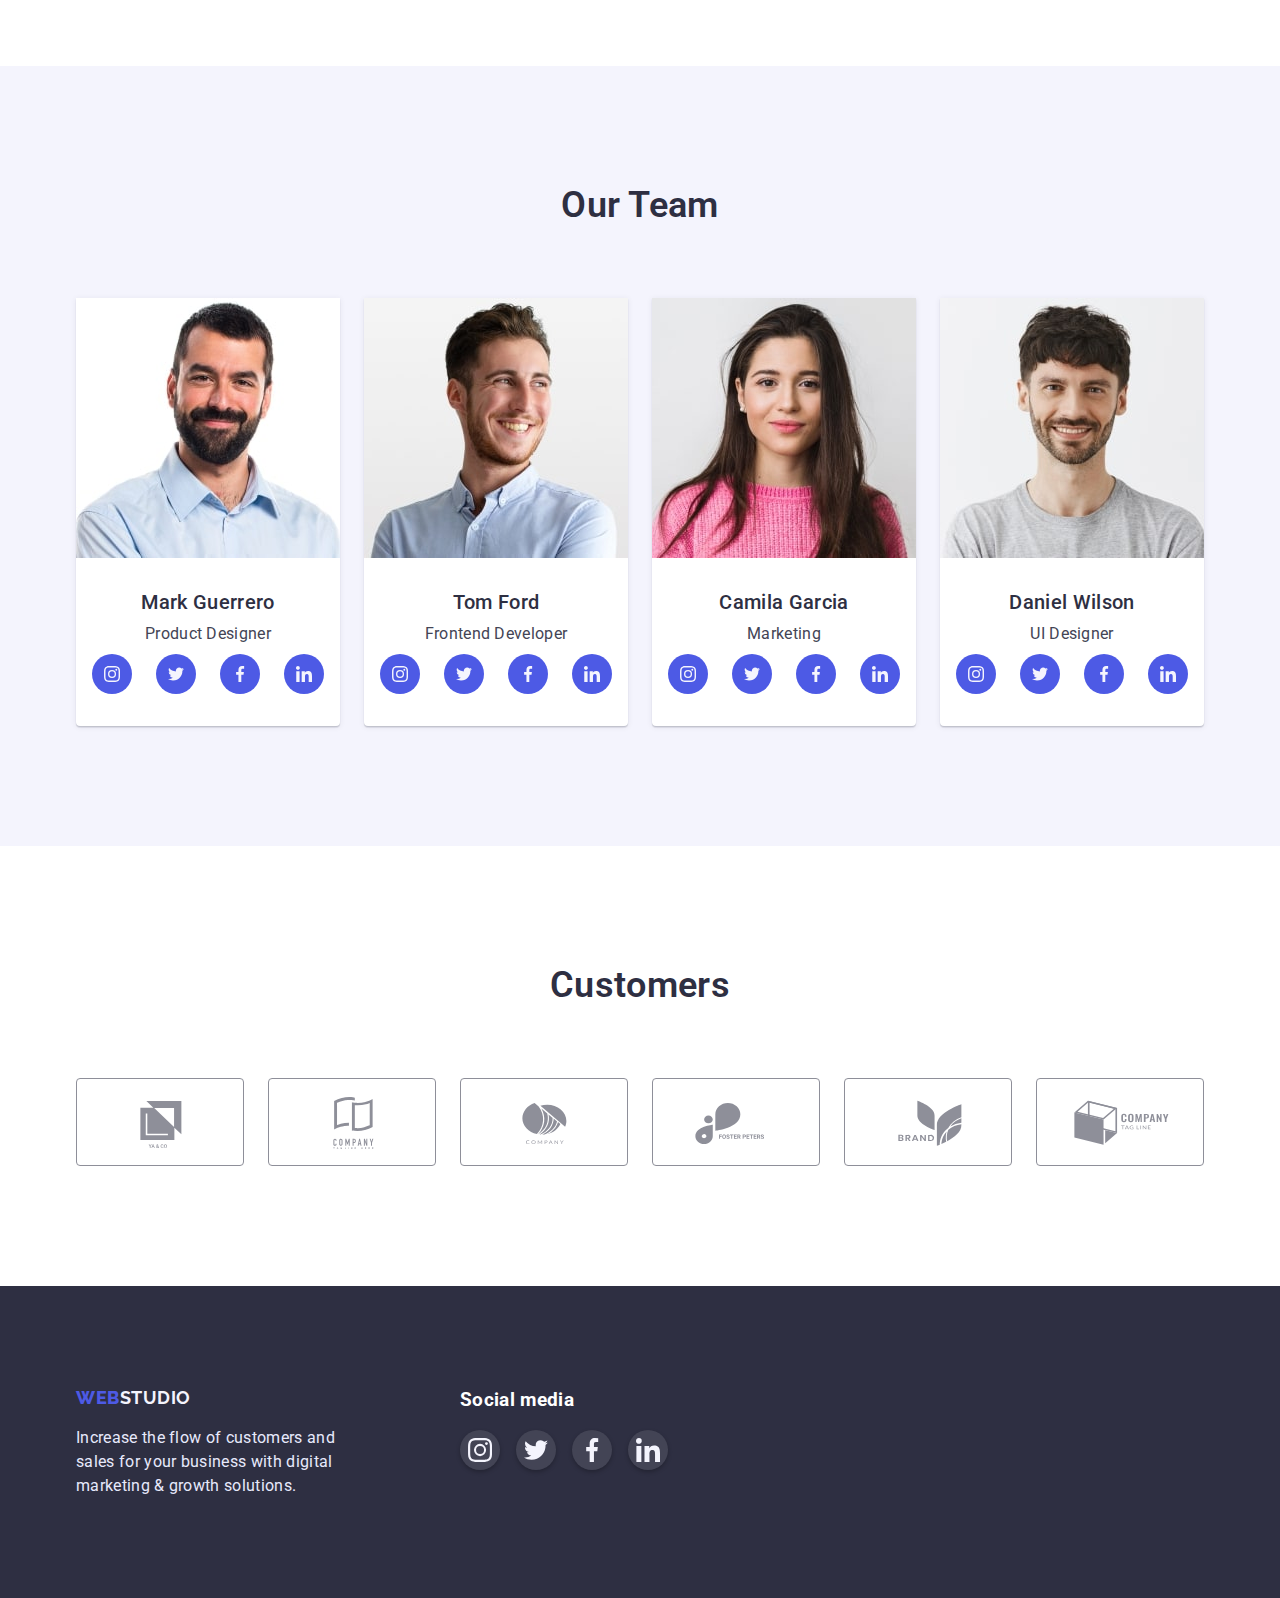
==== commit 47df44fa: "Edit error Preteer" ====
--- a/index.html
+++ b/index.html
@@ -183,7 +183,7 @@
                 <h3 class="title-h3">Tom Ford</h3>
                 <p class="team-text">Frontend Developer</p>
               </div>
-               <ul class="soc-list list">
+              <ul class="soc-list list">
                 <li class="soc-item">
                   <a class="soc-item-link" href="">
                     <svg class="soc-item-icon" width="16" height="16">
@@ -225,7 +225,7 @@
                 <h3 class="title-h3">Camila Garcia</h3>
                 <p class="team-text">Marketing</p>
               </div>
-               <ul class="soc-list list">
+              <ul class="soc-list list">
                 <li class="soc-item">
                   <a class="soc-item-link" href="">
                     <svg class="soc-item-icon" width="16" height="16">
@@ -267,7 +267,7 @@
                 <h3 class="team-title title-h3">Daniel Wilson</h3>
                 <p class="team-text">UI Designer</p>
               </div>
-               <ul class="soc-list list">
+              <ul class="soc-list list">
                 <li class="soc-item">
                   <a class="soc-item-link" href="">
                     <svg class="soc-item-icon" width="16" height="16">
@@ -303,94 +303,100 @@
       </section>
       <section class="customers-content">
         <div class="conteiner">
-        <h2 class="title-h2">Customers</h2>
-        <ul class="customers-list list">
-          <li class="customers-list-item">
-            <a class="customers-link link" href="" >
-              <svg class="customers-icon" width="104" height="56">
-                <use href="./images/icons.svg#icon-Logo-1"></use>
-              </svg>
-            </a>
-          </li>
-          <li class="customers-list-item">
-            <a class="customers-link link" href="" >
-              <svg class="customers-icon" width="104" height="56">
-                <use href="./images/icons.svg#icon-Logo-2"></use>
-              </svg>
-            </a>
-          </li>
-         <li class="customers-list-item">
-            <a class="customers-link link" href="" >
-              <svg class="customers-icon" width="104" height="56">
-                <use href="./images/icons.svg#icon-Logo-3"></use>
-              </svg>
-            </a>
-          </li>
-          <li class="customers-list-item">
-            <a class="customers-link link" href="" >
-              <svg class="customers-icon" width="104" height="56">
-                <use href="./images/icons.svg#icon-Logo-4"></use>
-              </svg>
-            </a>
-          </li>
-          <li class="customers-list-item">
-            <a class="customers-link link" href="" >
-              <svg class="customers-icon" width="104" height="56">
-                <use href="./images/icons.svg#icon-Logo-5"></use>
-              </svg>
-            </a>
-          </li>
-          <li class="customers-list-item">
-            <a class="customers-link link" href="" >
-              <svg class="customers-icon" width="104" height="56">
-                <use href="./images/icons.svg#icon-Logo-6"></use>
-              </svg>
-            </a>
-          </li>
-        </ul>
+          <h2 class="title-h2">Customers</h2>
+          <ul class="customers-list list">
+            <li class="customers-list-item">
+              <a class="customers-link link" href="">
+                <svg class="customers-icon" width="104" height="56">
+                  <use href="./images/icons.svg#icon-Logo-1"></use>
+                </svg>
+              </a>
+            </li>
+            <li class="customers-list-item">
+              <a class="customers-link link" href="">
+                <svg class="customers-icon" width="104" height="56">
+                  <use href="./images/icons.svg#icon-Logo-2"></use>
+                </svg>
+              </a>
+            </li>
+            <li class="customers-list-item">
+              <a class="customers-link link" href="">
+                <svg class="customers-icon" width="104" height="56">
+                  <use href="./images/icons.svg#icon-Logo-3"></use>
+                </svg>
+              </a>
+            </li>
+            <li class="customers-list-item">
+              <a class="customers-link link" href="">
+                <svg class="customers-icon" width="104" height="56">
+                  <use href="./images/icons.svg#icon-Logo-4"></use>
+                </svg>
+              </a>
+            </li>
+            <li class="customers-list-item">
+              <a class="customers-link link" href="">
+                <svg class="customers-icon" width="104" height="56">
+                  <use href="./images/icons.svg#icon-Logo-5"></use>
+                </svg>
+              </a>
+            </li>
+            <li class="customers-list-item">
+              <a class="customers-link link" href="">
+                <svg class="customers-icon" width="104" height="56">
+                  <use href="./images/icons.svg#icon-Logo-6"></use>
+                </svg>
+              </a>
+            </li>
+          </ul>
+        </div>
       </section>
     </main>
     <!--footer-->
     <footer class="footer">
       <div class="container footer-logo-soc">
         <div>
-          <a class="logo link" href="./index.html"> Web <span class="footer-logo-studio">Studio</span> </a>
-        <p class="footer-text">
-          Increase the flow of customers and sales for your business with digital marketing & growth
-          solutions.
-        </p>
+          <a class="logo link" href="./index.html">
+            Web <span class="footer-logo-studio">Studio</span>
+          </a>
+          <p class="footer-text">
+            Increase the flow of customers and sales for your business with digital marketing &
+            growth solutions.
+          </p>
+        </div>
+        <div class="footer-soc">
+          <h3 class="footer_soc_title">Social media</h3>
+          <ul class="footer-soc-list list">
+            <li class="footer-soc-item">
+              <a class="footer-soc-item-link" href="">
+                <svg class="footer-soc-item-icon" width="24" height="24">
+                  <use href="./images/icons.svg#icon-instagram1"></use>
+                </svg>
+              </a>
+            </li>
+            <li class="footer-soc-item">
+              <a class="footer-soc-item-link" href=""
+                ><svg class="footer-soc-item-icon" width="24" height="24">
+                  <use href="./images/icons.svg#icon-twitter1"></use>
+                </svg>
+              </a>
+            </li>
+            <li class="footer-soc-item">
+              <a class="footer-soc-item-link" href=""
+                ><svg class="footer-soc-item-icon" width="24" height="24">
+                  <use href="./images/icons.svg#icon-facebook1"></use>
+                </svg>
+              </a>
+            </li>
+            <li class="footer-soc-item">
+              <a class="footer-soc-item-link" href=""
+                ><svg class="footer-soc-item-icon" width="24" height="24">
+                  <use href="./images/icons.svg#icon-linkedin1"></use>
+                </svg>
+              </a>
+            </li>
+          </ul>
+        </div>
       </div>
-      <div class="footer-soc">
-            <h3 class="footer_soc_title">Social media</h3>
-            <ul class="footer-soc-list list">
-                  <li class="footer-soc-item">
-                    <a class="footer-soc-item-link" href="">
-                      <svg class="footer-soc-item-icon" width="24" height="24">
-                        <use href="./images/icons.svg#icon-instagram1"></use>
-                      </svg>
-                    </a>
-                  </li>
-                  <li class="footer-soc-item">
-                    <a class="footer-soc-item-link" href=""
-                      ><svg class="footer-soc-item-icon" width="24" height="24">
-                        <use href="./images/icons.svg#icon-twitter1"></use></svg>
-                    </a>
-                  </li>
-                  <li class="footer-soc-item">
-                    <a class="footer-soc-item-link" href=""
-                      ><svg class="footer-soc-item-icon" width="24" height="24">
-                        <use href="./images/icons.svg#icon-facebook1"></use></svg>
-                    </a>
-                  </li>
-                  <li class="footer-soc-item">
-                    <a class="footer-soc-item-link" href=""
-                      ><svg class="footer-soc-item-icon" width="24" height="24">
-                        <use href="./images/icons.svg#icon-linkedin1"></use></svg>
-                    </a>
-                  </li>
-                </ul>
-          </div>
-          </div>
     </footer>
   </body>
 </html>
--- a/css/styles.css
+++ b/css/styles.css
@@ -155,7 +155,7 @@
 /*-------HERO----------*/
 
 .hero {
-    width: 1519px;
+    width: 1440px;
     background-image: linear-gradient(rgba(46, 47, 66, 0.7), rgba(46, 47, 66, 0.7)), url(../images/people-office.jpg);
     margin-left: auto;
     margin-right: auto;
@@ -307,6 +307,7 @@
     padding-top: 32px;
     padding-bottom: 8px;
 }
+
 .soc-list {
     display: flex;
     width: 232px;
@@ -331,7 +332,8 @@
 .soc-item-link:focus {
     background-color: var(--accent-active)
 }
-
+.soc-item-icon {
+    fill: #F4F4FD}
 
 /* --------------customers-------------*/
 
@@ -355,7 +357,6 @@
     width: 168px;
     height: 88px;
     border: 1px solid #8E8F99;
-    box-shadow: 0px 4px 4px rgba(0, 0, 0, 0.15);
     fill: #8E8F99;
 }
 
@@ -478,7 +479,7 @@
 .filter-btn:focus {
     background-color: var(--accent-brand);
     color: var(--filter-btn-text-color);
-    border: 0;
+    border: 1px solid var(--accent-brand);
     box-shadow: 0px 3px 1px rgba(0, 0, 0, 0.1), 
     0px 2px 1px rgba(0, 0, 0, 0.08), 0px 2px 2px rgba(0, 0, 0, 0.12);
 }
@@ -494,27 +495,34 @@
     justify-content: center;
     column-gap: 24px;
     row-gap: 48px;
+}
+
+.link-portfolio {
+    text-decoration: none;
 }
 
 .portfolio-list-item {
     display: block;
     background-color: var(--site-background-color);
     width: 360px;
-    border: 1px solid #E7E9FC;
-    border-radius: 0px 0px 4px 4px;
+    padding: 0 auto;
+    box-shadow: 0px 1px 6px rgba(46, 47, 66, 0.08);
     
 }
 .portfolio-list-item:hover,
 .portfolio-list-item:focus {
-    border: 0.5px solid #F4F4FD;
-     box-shadow: 0px 1px 6px rgba(46, 47, 66, 0.08), 
-        0px 1px 1px rgba(46, 47, 66, 0.16), 
-        0px 2px 1px rgba(46, 47, 66, 0.08);
-        
+box-shadow: 0px 1px 6px rgba(46, 47, 66, 0.08),
+        0px 1px 1px rgba(46, 47, 66, 0.16),
+        0px 1px 1px rgba(46, 47, 66, 0.08); 
 }
 
 .portfolio-item-title {
     padding-top: 32px;
     padding-bottom: 32px;
     padding-left: 18px;
-}+    border-bottom: 1px solid #E7E9FC;
+    border-left: 1px solid #E7E9FC;
+    border-right: 1px solid #E7E9FC;
+    color: var(--text-color);
+}
+
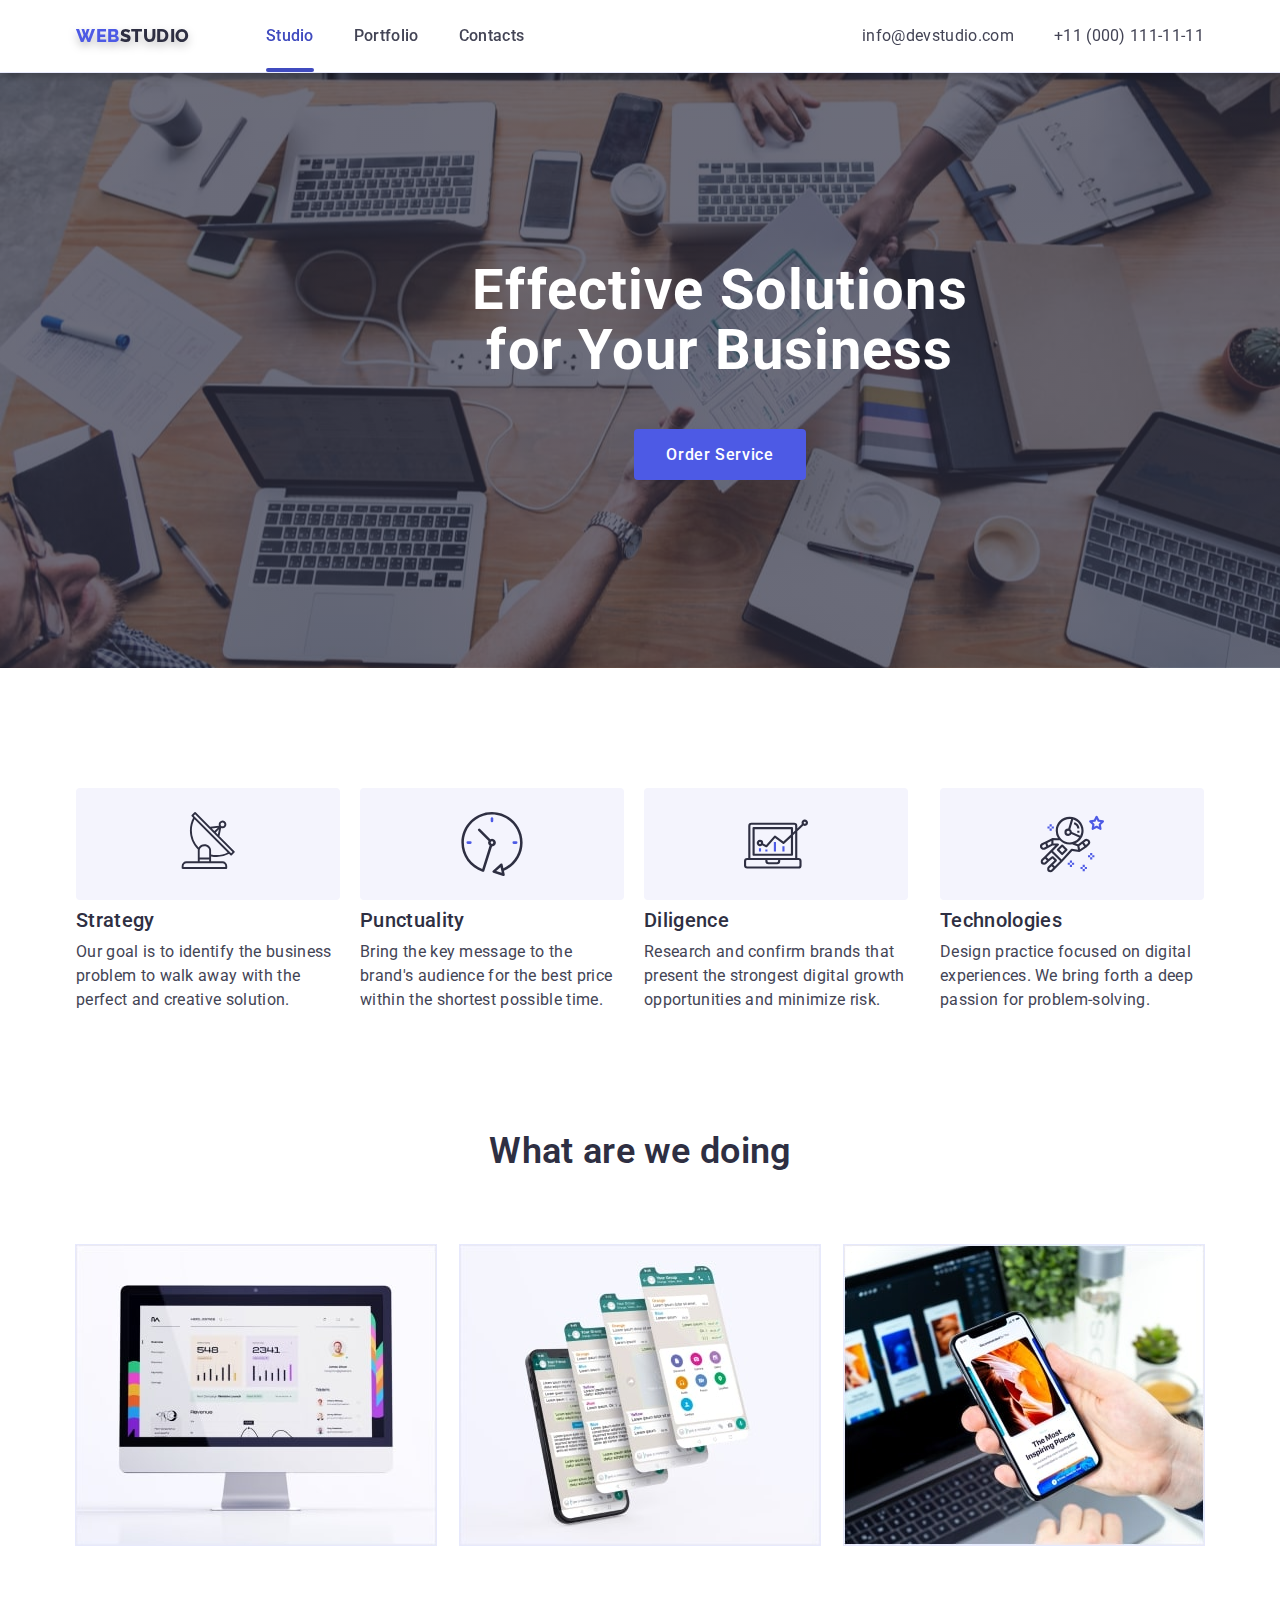
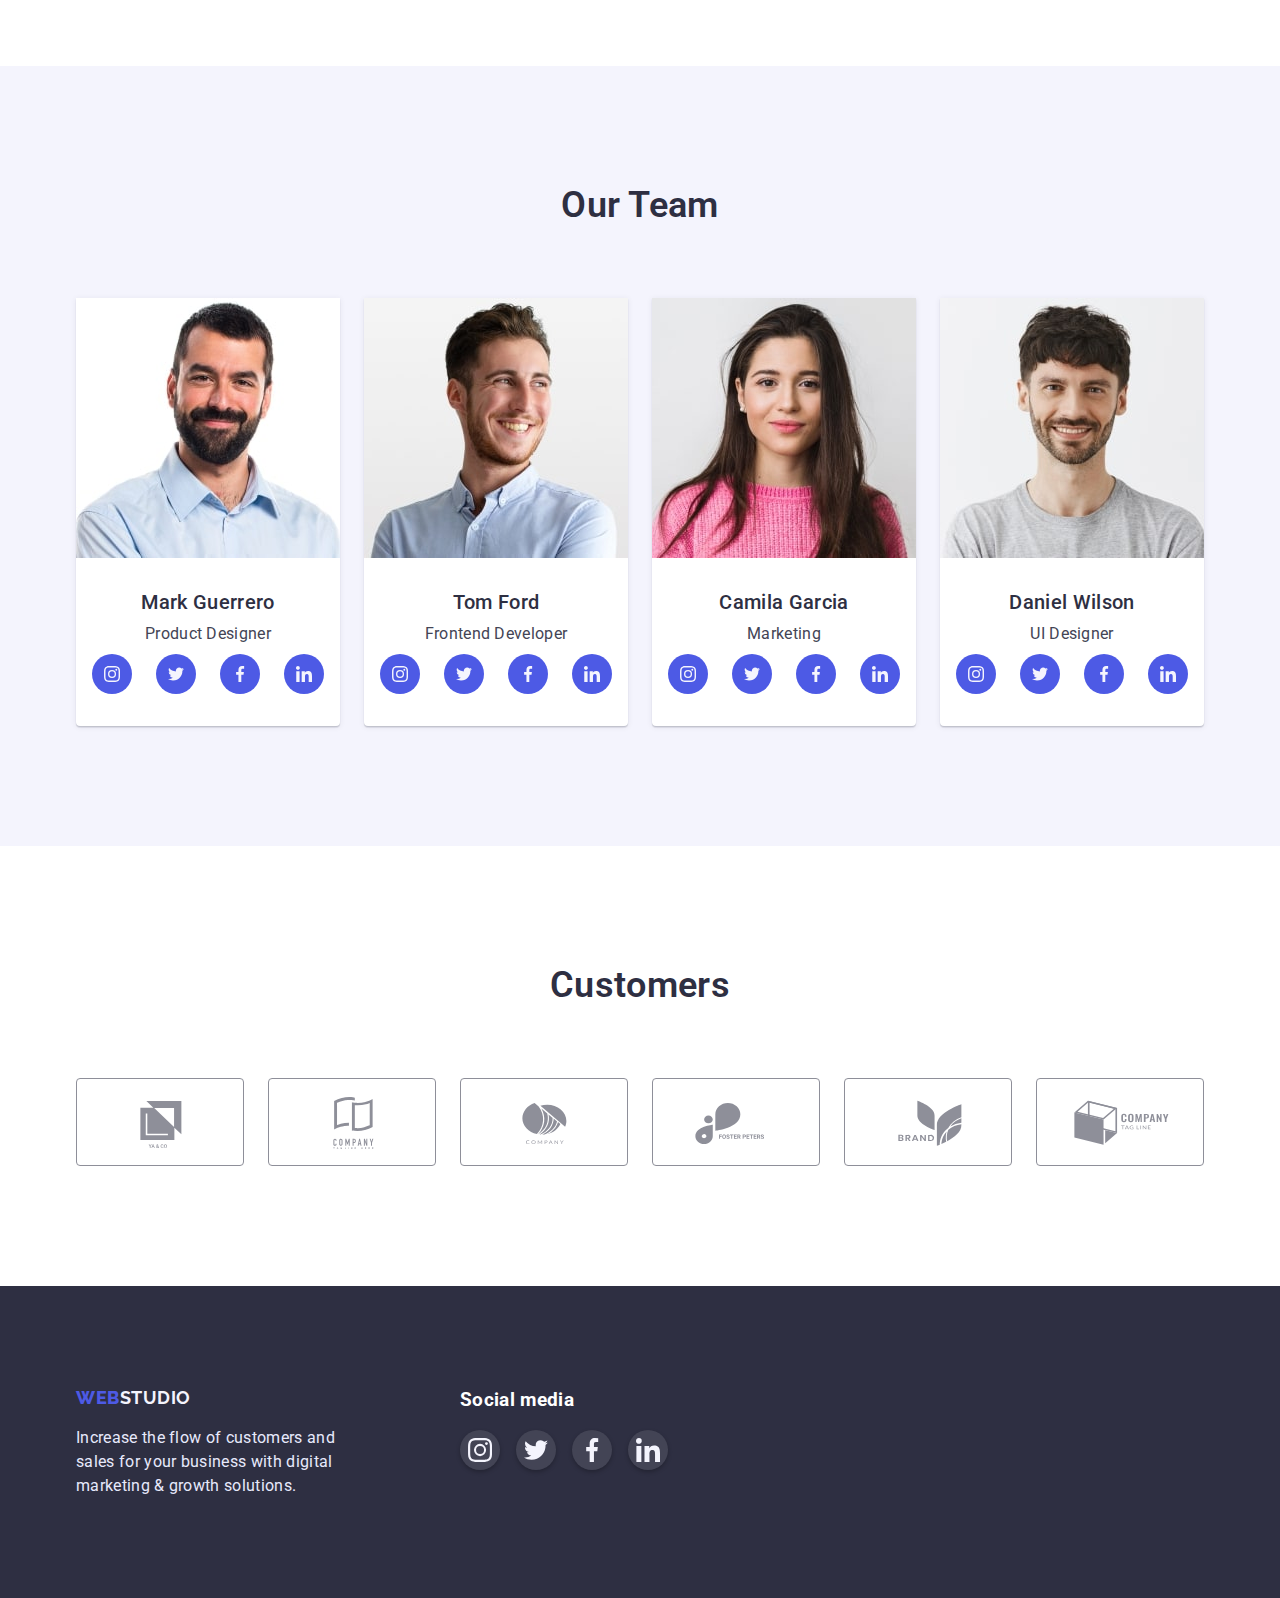
==== commit e7481db4: "mod.window and hover trans" ====
--- a/index.html
+++ b/index.html
@@ -19,33 +19,33 @@
     <!--header-->
     <header class="header">
       <div class="container header-container">
-        <nav class="heder-navigation">
+        <nav class="header-navigation">
           <div class="logo-link">
             <a class="logo link" href="./index.html">
-              web <span class="heder-logo-studio">studio</span>
+              web <span class="header-logo-studio">studio</span>
             </a>
           </div>
-          <ul class="heder-list list">
-            <li class="heder-item">
-              <a class="hader-link link" href="./index.html">Studio</a>
-            </li>
-            <li class="heder-item">
-              <a class="hader-link link" href="./portfolio.html">Portfolio</a>
-            </li>
-            <li class="heder-item">
-              <a class="hader-link link" href="./index.html">Contacts</a>
+          <ul class="header-list list">
+            <li class="header-item">
+              <a class="header-link current link" href="./index.html">Studio</a>
+            </li>
+            <li class="header-item">
+              <a class="header-link  link" href="./portfolio.html">Portfolio</a>
+            </li>
+            <li class="header-item">
+              <a class="header-link  link" href="./index.html">Contacts</a>
             </li>
           </ul>
         </nav>
         <ul class="contacts list">
           <li>
-            <a class="heder-contacts-link link" href="mailto:info@devstudio.com"
+            <a class="header-contacts-link link" href="mailto:info@devstudio.com"
               >info@devstudio.com</a
             >
           </li>
 
-          <li class="heder-contacts link">
-            <a class="heder-contacts-link link tel" href="tel:+110001111111">+11 (000) 111-11-11</a>
+          <li class="header-contacts link">
+            <a class="header-contacts-link link tel" href="tel:+110001111111">+11 (000) 111-11-11</a>
           </li>
         </ul>
       </div>
@@ -57,7 +57,7 @@
         <div class="container">
           <h1 class="hero-title">Effective Solutions for Your Business</h1>
           <!--Button -->
-          <button class="hero-btn btn" type="button">Order Service</button>
+          <button type="button" class="hero-btn btn"  data-modal-open>Order Service</button>
         </div>
       </section>
 
@@ -327,21 +327,21 @@
               </a>
             </li>
             <li class="customers-list-item">
-              <a class="customers-link link" href="">
+              <a class="customers-link link" href="#">
                 <svg class="customers-icon" width="104" height="56">
                   <use href="./images/icons.svg#icon-Logo-4"></use>
                 </svg>
               </a>
             </li>
             <li class="customers-list-item">
-              <a class="customers-link link" href="">
+              <a class="customers-link link" href="#">
                 <svg class="customers-icon" width="104" height="56">
                   <use href="./images/icons.svg#icon-Logo-5"></use>
                 </svg>
               </a>
             </li>
             <li class="customers-list-item">
-              <a class="customers-link link" href="">
+              <a class="customers-link link" href="#">
                 <svg class="customers-icon" width="104" height="56">
                   <use href="./images/icons.svg#icon-Logo-6"></use>
                 </svg>
@@ -398,5 +398,14 @@
         </div>
       </div>
     </footer>
+ <div class="backdrop is-hidden" data-modal>
+      <div class="modal">
+        <button type="button" class="modal-close" data-modal-close><svg class="icon-Vector" width="8" height="8">
+                  <use href="./images/icons.svg#icon-Vector"></use>
+                </svg></button>
+      </div>
+    </div>
+  
+    <script src="./js/modal.js"></script>
   </body>
 </html>
--- a/css/styles.css
+++ b/css/styles.css
@@ -13,6 +13,7 @@
     --filter-btn-background-color: #F4F4FD;
     --filter-btn-text-color: #ffffff;
     --footer-logo: #f5f4fa;
+    --hover-delay: 250ms cubic-bezier(0.4, 0, 0.2, 1);
 }
 
 
@@ -26,8 +27,8 @@
 h3, 
 ul,
 p {
-    margin: 0 ;
-    padding: 0 ;
+    margin: 0;
+    padding: 0;
 }
 
 ul {
@@ -68,7 +69,7 @@
 
 }
 
-.heder-navigation {
+.header-navigation {
     display: flex;
     margin-right: auto;
     align-items: center;
@@ -85,7 +86,7 @@
     filter: drop-shadow(0px 4px 4px rgba(0, 0, 0, 0.25));
     margin-right: 76px;
 }
-.heder-logo-studio {
+.header-logo-studio {
     font-family: "Raleway";
     font-weight: 800;
     font-size: 18px;
@@ -106,9 +107,14 @@
     text-transform: uppercase;  
     display: flex;
 }
-
-
-.heder-list {
+.logo:hover,
+.logo:focus {
+    color: var(--accent-active);
+
+}
+
+
+.header-list {
     display: flex;
     gap: 40px;
     margin: 0;
@@ -118,38 +124,68 @@
     list-style: none;
 }
 
-.hader-link {
+.header-link {
+    padding-bottom: 26px;
     font-weight: 500;
     font-size: 16px;
+    position: relative;
     line-height: 1.5;
     letter-spacing: 0.02em;
-    color: var(--text-color);
+    color: var(--first-title-color);
+    transition: color var(--hover-delay);
+}
+
+.header-link:hover,
+.header-link:focus {
+    color: var(--accent-active);
+}
+
+.header-link.current {
+    color: var(--accent-active);
+}
+
+.header-link.current::after {
+    display: block;
+    content: "";
+    position: absolute;
+    width: 100%;
+    height: 4px;
+    border-radius: 2px;
+    bottom: -1px;
+    left: 0;
+    background-color: var(--accent-active);
 }
 
 .link {
     text-decoration: none;
-    
-}
-
-.link:hover, 
-.link:focus {
-    color: var(--accent-active);
-}
+}
+
+.header-link:hover, 
+.header-link:focus {
+    color: var(--accent-active)
+}
+
 
 .contacts {
     display: flex ;
     align-items: center;
 }
 
-.heder-contacts-link {
+.header-contacts-link {
     font-weight: 400;
     font-size: 16px;
     line-height: 1.5;
     letter-spacing: 0.02em;
     color: var(--secondary-text-color);
+    transition: var(--hover-delay)
 }
 .tel {
   margin-left: 40px;
+}
+
+.header-contacts-link:hover,
+.header-contacts-link:focus {
+    color: var(--accent-active)
 }
 
 /*-------HERO----------*/
@@ -198,11 +234,13 @@
     margin-right: auto;
     display: flex;
     padding: 16px 32px;
+    transition: var(--hover-delay);
 }
 .hero-btn:hover,
 .hero-btn:focus {
 background: var(--accent-active);
 box-shadow: 0px 4px 4px rgba(0, 0, 0, 0.15);
+
 }
 
 
@@ -326,11 +364,13 @@
     display: flex;
     align-items: center;
     justify-content: center;
+    transition: var(--hover-delay)
 }
 
 .soc-item-link:hover,
 .soc-item-link:focus {
-    background-color: var(--accent-active)
+    background-color: var(--accent-active);
+    
 }
 .soc-item-icon {
     fill: #F4F4FD}
@@ -358,6 +398,7 @@
     height: 88px;
     border: 1px solid #8E8F99;
     fill: #8E8F99;
+    transition: var(--hover-delay)
 }
 
 
@@ -365,6 +406,7 @@
 .customers-link:focus {
     border: 1px solid var(--accent-active);
     fill: var(--accent-active);
+    
 }
 
 /* --------------footer-------------*/
@@ -439,12 +481,14 @@
     justify-content: center;
     width: 40px;
     height: 40px;
+    transition: var(--hover-delay)
 }
 
 
 .footer-soc-item-link:hover,
 .footer-soc-item-link:focus {
 background-color: #31D0AA;
+
 }
 
 
@@ -473,6 +517,7 @@
     padding: 12px 24px;
     gap: 24px;
     border: 1px solid #E7E9FC;
+    transition: var(--hover-delay)
 }
 
 .filter-btn:hover,
@@ -482,6 +527,7 @@
     border: 1px solid var(--accent-brand);
     box-shadow: 0px 3px 1px rgba(0, 0, 0, 0.1), 
     0px 2px 1px rgba(0, 0, 0, 0.08), 0px 2px 2px rgba(0, 0, 0, 0.12);
+    
 }
 
 .portfolio {
@@ -507,6 +553,7 @@
     width: 360px;
     padding: 0 auto;
     box-shadow: 0px 1px 6px rgba(46, 47, 66, 0.08);
+    transition: var(--hover-delay)
     
 }
 .portfolio-list-item:hover,
@@ -514,6 +561,7 @@
 box-shadow: 0px 1px 6px rgba(46, 47, 66, 0.08),
         0px 1px 1px rgba(46, 47, 66, 0.16),
         0px 1px 1px rgba(46, 47, 66, 0.08); 
+        
 }
 
 .portfolio-item-title {
@@ -526,3 +574,59 @@
     color: var(--text-color);
 }
 
+/*  modal*/
+
+.backdrop {
+    position: fixed;
+    top: 0;
+    width: 100%;
+    height: 100%;
+    background-color: rgba(46, 47, 66, 0.4);
+    transition: opacity 300ms lianer, visibility 300ms lianer;
+
+}
+
+
+.modal {
+    position: absolute;
+    top: 50%;
+    left: 50%;
+    width: 408px;
+    min-height: 576px;
+    background-color: #FCFCFC;;
+    box-shadow: 0px 1px 1px rgba(0, 0, 0, 0.14), 0px 1px 3px rgba(0, 0, 0, 0.12), 0px 2px 1px rgba(0, 0, 0, 0.2);
+    border-radius: 4px;
+    transform: translate(-50%, -50%) scaleX(1);
+    transition: transform 300ms linear;
+    border: none;
+
+}
+
+.is-hidden {
+    opacity: 0;
+    visibility: hidden;
+    pointer-events: none;
+}
+
+.modal-close {
+    position: absolute;
+    right: 24px;
+    top: 24px;
+    width: 24px;
+    height: 24px;
+    background: #E7E9FC;
+    border: 1px solid rgba(0, 0, 0, 0.1);
+    border-radius: 50%;
+    cursor: pointer;
+   
+}
+
+
+.icon-Vector {
+text-align: center;
+}
+ 
+
+.backdrop.is-hidden .modal {
+transform: translate(-50%, -50%) scaleX(0);
+}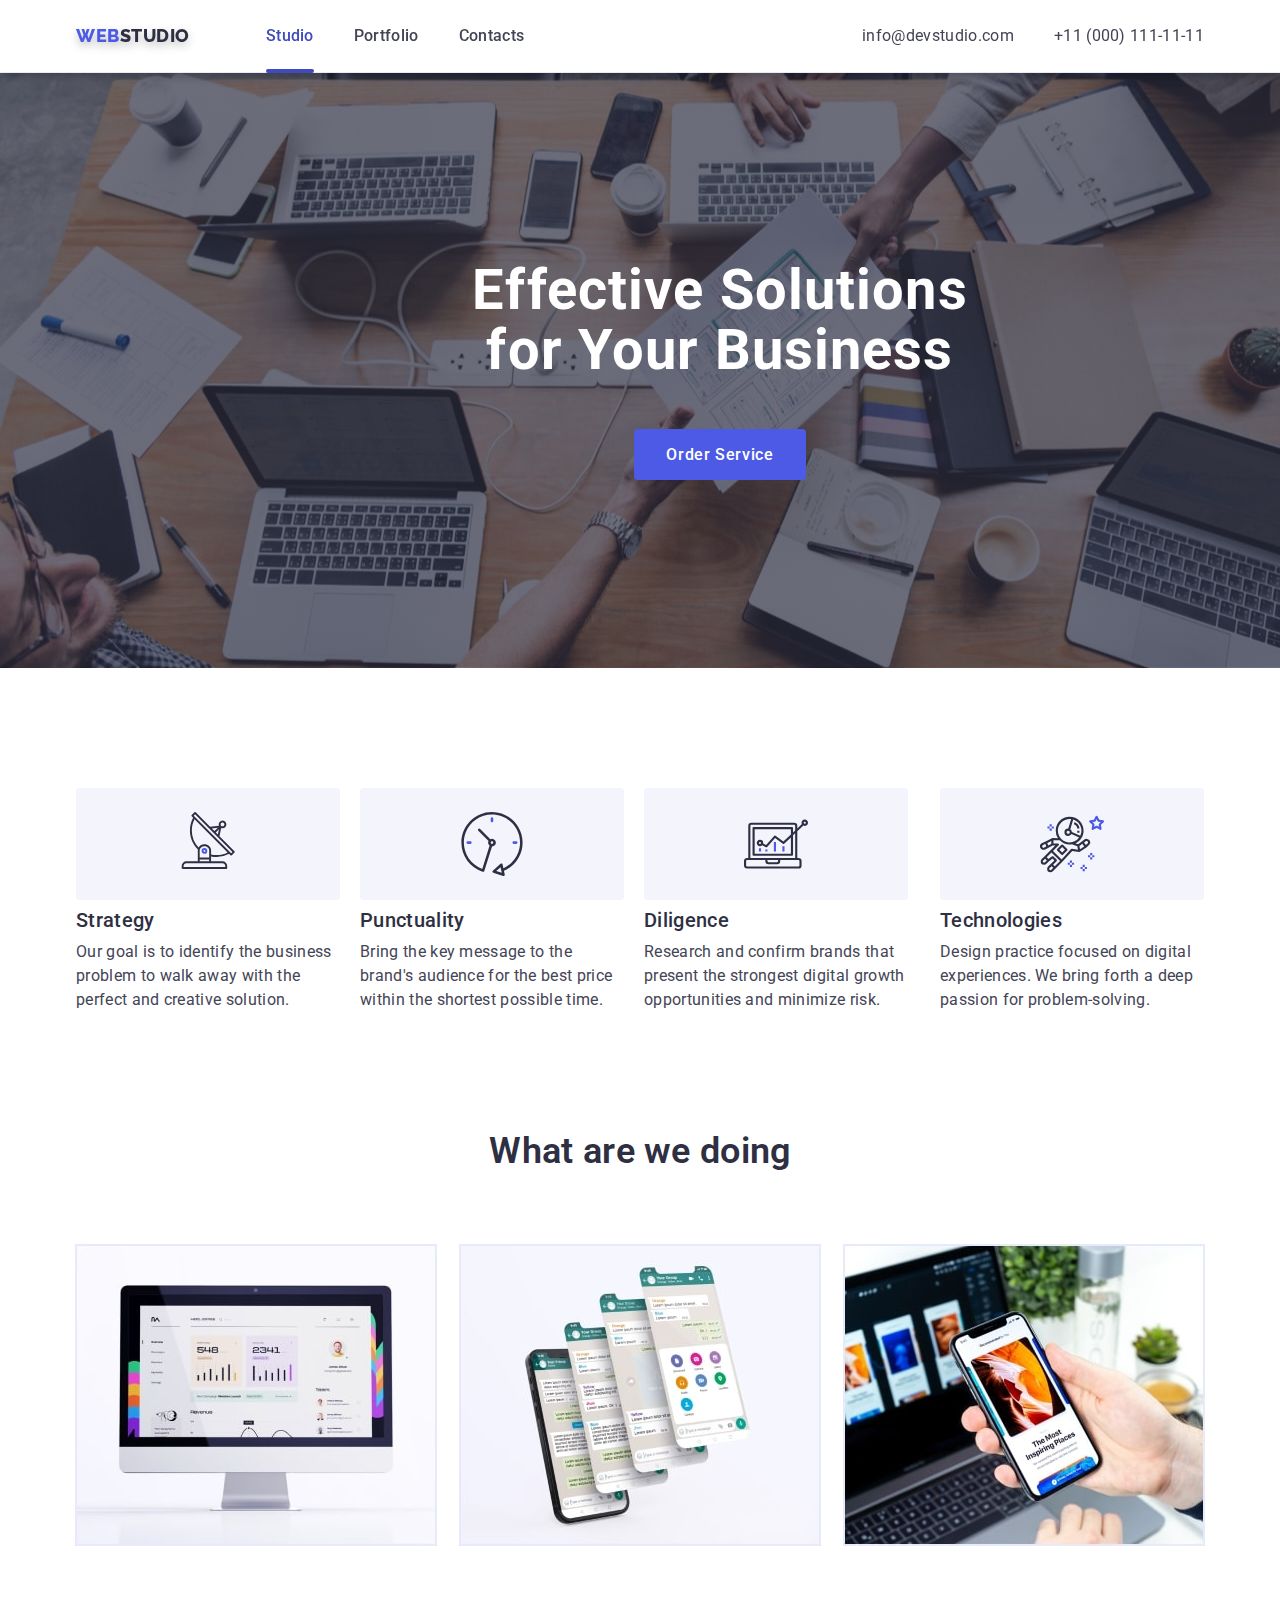
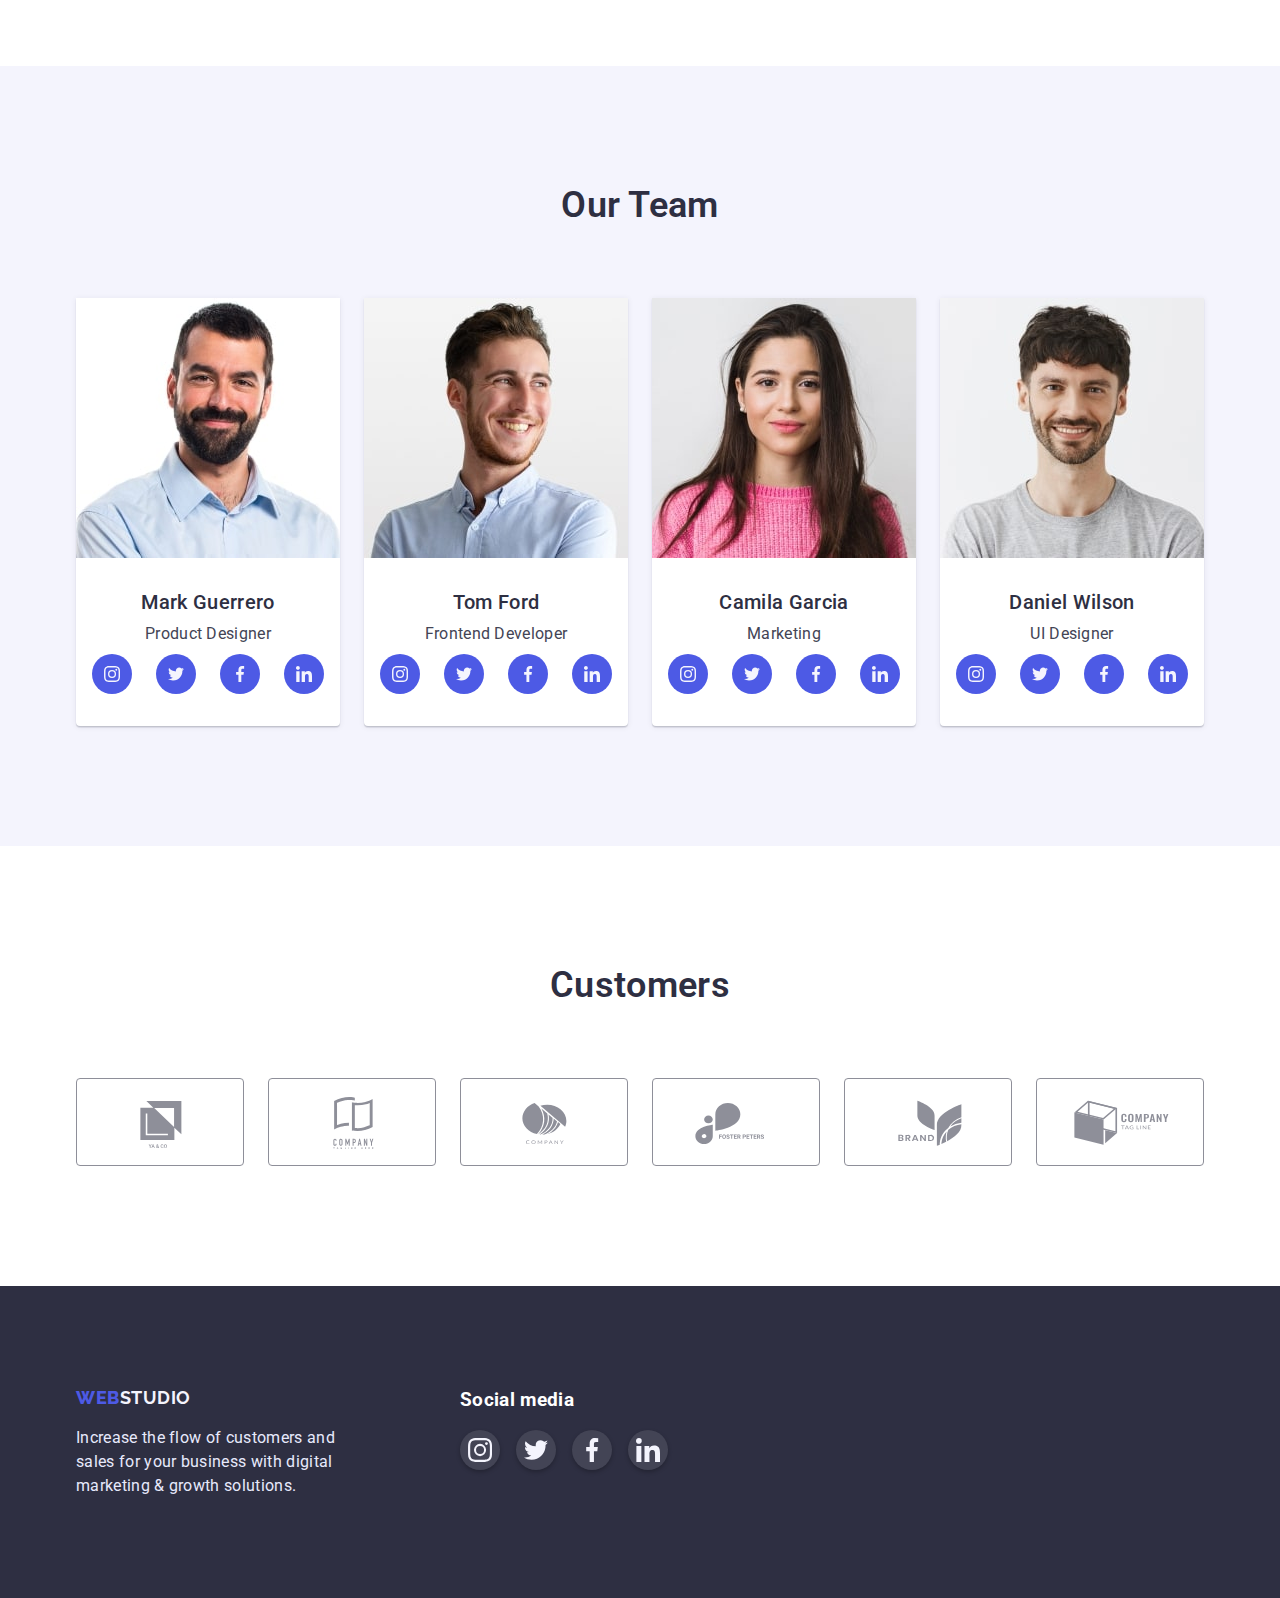
==== commit 6ad4227c: "input" ====
--- a/index.html
+++ b/index.html
@@ -30,7 +30,7 @@
               <a class="header-link current link" href="./index.html">Studio</a>
             </li>
             <li class="header-item">
-              <a class="header-link  link" href="./portfolio.html">Portfolio</a>
+              <a class="header-link link" href="./portfolio.html">Portfolio</a>
             </li>
             <li class="header-item">
               <a class="header-link  link" href="./index.html">Contacts</a>
@@ -58,6 +58,7 @@
           <h1 class="hero-title">Effective Solutions for Your Business</h1>
           <!--Button -->
           <button type="button" class="hero-btn btn"  data-modal-open>Order Service</button>
+        
         </div>
       </section>
 
@@ -403,6 +404,9 @@
         <button type="button" class="modal-close" data-modal-close><svg class="icon-Vector" width="8" height="8">
                   <use href="./images/icons.svg#icon-Vector"></use>
                 </svg></button>
+                <input type="text">
+                <input type="text">
+                <input type="text">
       </div>
     </div>
   
--- a/css/styles.css
+++ b/css/styles.css
@@ -86,6 +86,7 @@
     filter: drop-shadow(0px 4px 4px rgba(0, 0, 0, 0.25));
     margin-right: 76px;
 }
+
 .header-logo-studio {
     font-family: "Raleway";
     font-weight: 800;
@@ -106,13 +107,13 @@
     color: var(--accent-brand);
     text-transform: uppercase;  
     display: flex;
+    transition: var(--hover-delay);
+    transition-property: color;
 }
 .logo:hover,
 .logo:focus {
     color: var(--accent-active);
-
-}
-
+}
 
 .header-list {
     display: flex;
@@ -125,20 +126,23 @@
 }
 
 .header-link {
+    position: relative;
     padding-bottom: 26px;
     font-weight: 500;
     font-size: 16px;
-    position: relative;
+   
     line-height: 1.5;
     letter-spacing: 0.02em;
     color: var(--first-title-color);
     transition: color var(--hover-delay);
+    transition-property: color;
 }
 
 .header-link:hover,
 .header-link:focus {
     color: var(--accent-active);
 }
+
 
 .header-link.current {
     color: var(--accent-active);
@@ -151,7 +155,7 @@
     width: 100%;
     height: 4px;
     border-radius: 2px;
-    bottom: -1px;
+    bottom: -2px;
     left: 0;
     background-color: var(--accent-active);
 }
@@ -159,12 +163,6 @@
 .link {
     text-decoration: none;
 }
-
-.header-link:hover, 
-.header-link:focus {
-    color: var(--accent-active)
-}
-
 
 .contacts {
     display: flex ;
@@ -177,8 +175,10 @@
     line-height: 1.5;
     letter-spacing: 0.02em;
     color: var(--secondary-text-color);
-    transition: var(--hover-delay)
-}
+    transition: var(--hover-delay);
+    transition-property: color;
+}
+
 .tel {
   margin-left: 40px;
 }
@@ -235,10 +235,11 @@
     display: flex;
     padding: 16px 32px;
     transition: var(--hover-delay);
+    transition-property: background-color, box-shadow;
 }
 .hero-btn:hover,
 .hero-btn:focus {
-background: var(--accent-active);
+background-color: var(--accent-active);
 box-shadow: 0px 4px 4px rgba(0, 0, 0, 0.15);
 
 }
@@ -364,7 +365,8 @@
     display: flex;
     align-items: center;
     justify-content: center;
-    transition: var(--hover-delay)
+    transition: var(--hover-delay);
+    transition-property: background-color;
 }
 
 .soc-item-link:hover,
@@ -398,7 +400,9 @@
     height: 88px;
     border: 1px solid #8E8F99;
     fill: #8E8F99;
-    transition: var(--hover-delay)
+    transition: var(--hover-delay);
+    transition-property: border, fill;
+
 }
 
 
@@ -481,7 +485,8 @@
     justify-content: center;
     width: 40px;
     height: 40px;
-    transition: var(--hover-delay)
+    transition: var(--hover-delay);
+    transition-property: background-color;
 }
 
 
@@ -503,7 +508,6 @@
     margin-bottom: 72px;
 }
 
-/*-------filter buttons-----*/
 
 .filter-btn {
     font-weight: 500;
@@ -517,7 +521,8 @@
     padding: 12px 24px;
     gap: 24px;
     border: 1px solid #E7E9FC;
-    transition: var(--hover-delay)
+    transition:  var(--hover-delay);
+    transition-property: background-color, border, box-shadow;
 }
 
 .filter-btn:hover,
@@ -544,25 +549,57 @@
 }
 
 .link-portfolio {
+    display: block;
     text-decoration: none;
-}
+    box-shadow: 0px 1px 6px rgba(46, 47, 66, 0.08);
+    transition: var(--hover-delay);
+    transition-property: box-shadow;
+}
+
+
+.link-portfolio:hover,
+.link-portfolio:focus {
+    box-shadow: 0px 1px 6px rgba(46, 47, 66, 0.08),
+        0px 1px 1px rgba(46, 47, 66, 0.16),
+        0px 1px 1px rgba(46, 47, 66, 0.08);
+}
+
+.link-portfolio-text-wrap {
+position: relative;
+overflow: hidden ;
+}
+
+.link-portfolio-text {
+ position: absolute;
+ display: inline-block;
+ content: "";
+ top: 0;
+ left: 0;
+ width: 100%;
+ height: 100%;
+background-color: var(--accent-brand);
+color: #ffffff;
+padding-top: 40px;
+padding-left: 32px;
+padding-right: 32px;
+transform: translateY(100%);
+transition: var(--hover-delay);
+transition-property: transform;
+}
+
 
 .portfolio-list-item {
     display: block;
     background-color: var(--site-background-color);
     width: 360px;
-    padding: 0 auto;
-    box-shadow: 0px 1px 6px rgba(46, 47, 66, 0.08);
-    transition: var(--hover-delay)
-    
-}
-.portfolio-list-item:hover,
-.portfolio-list-item:focus {
-box-shadow: 0px 1px 6px rgba(46, 47, 66, 0.08),
-        0px 1px 1px rgba(46, 47, 66, 0.16),
-        0px 1px 1px rgba(46, 47, 66, 0.08); 
-        
-}
+   
+}
+
+.link-portfolio:hover .link-portfolio-text,
+.link-portfolio:focus .link-portfolio-text {
+    transform: translateY(0);
+}
+
 
 .portfolio-item-title {
     padding-top: 32px;
@@ -582,7 +619,7 @@
     width: 100%;
     height: 100%;
     background-color: rgba(46, 47, 66, 0.4);
-    transition: opacity 300ms lianer, visibility 300ms lianer;
+    transition: opacity 300ms linear, visibility 300ms linear;
 
 }
 
@@ -618,12 +655,14 @@
     border: 1px solid rgba(0, 0, 0, 0.1);
     border-radius: 50%;
     cursor: pointer;
-   
+    display: flex;
+    align-items: center;
+    justify-content: center;
 }
 
 
 .icon-Vector {
-text-align: center;
+ color: #000000;
 }
  
 
